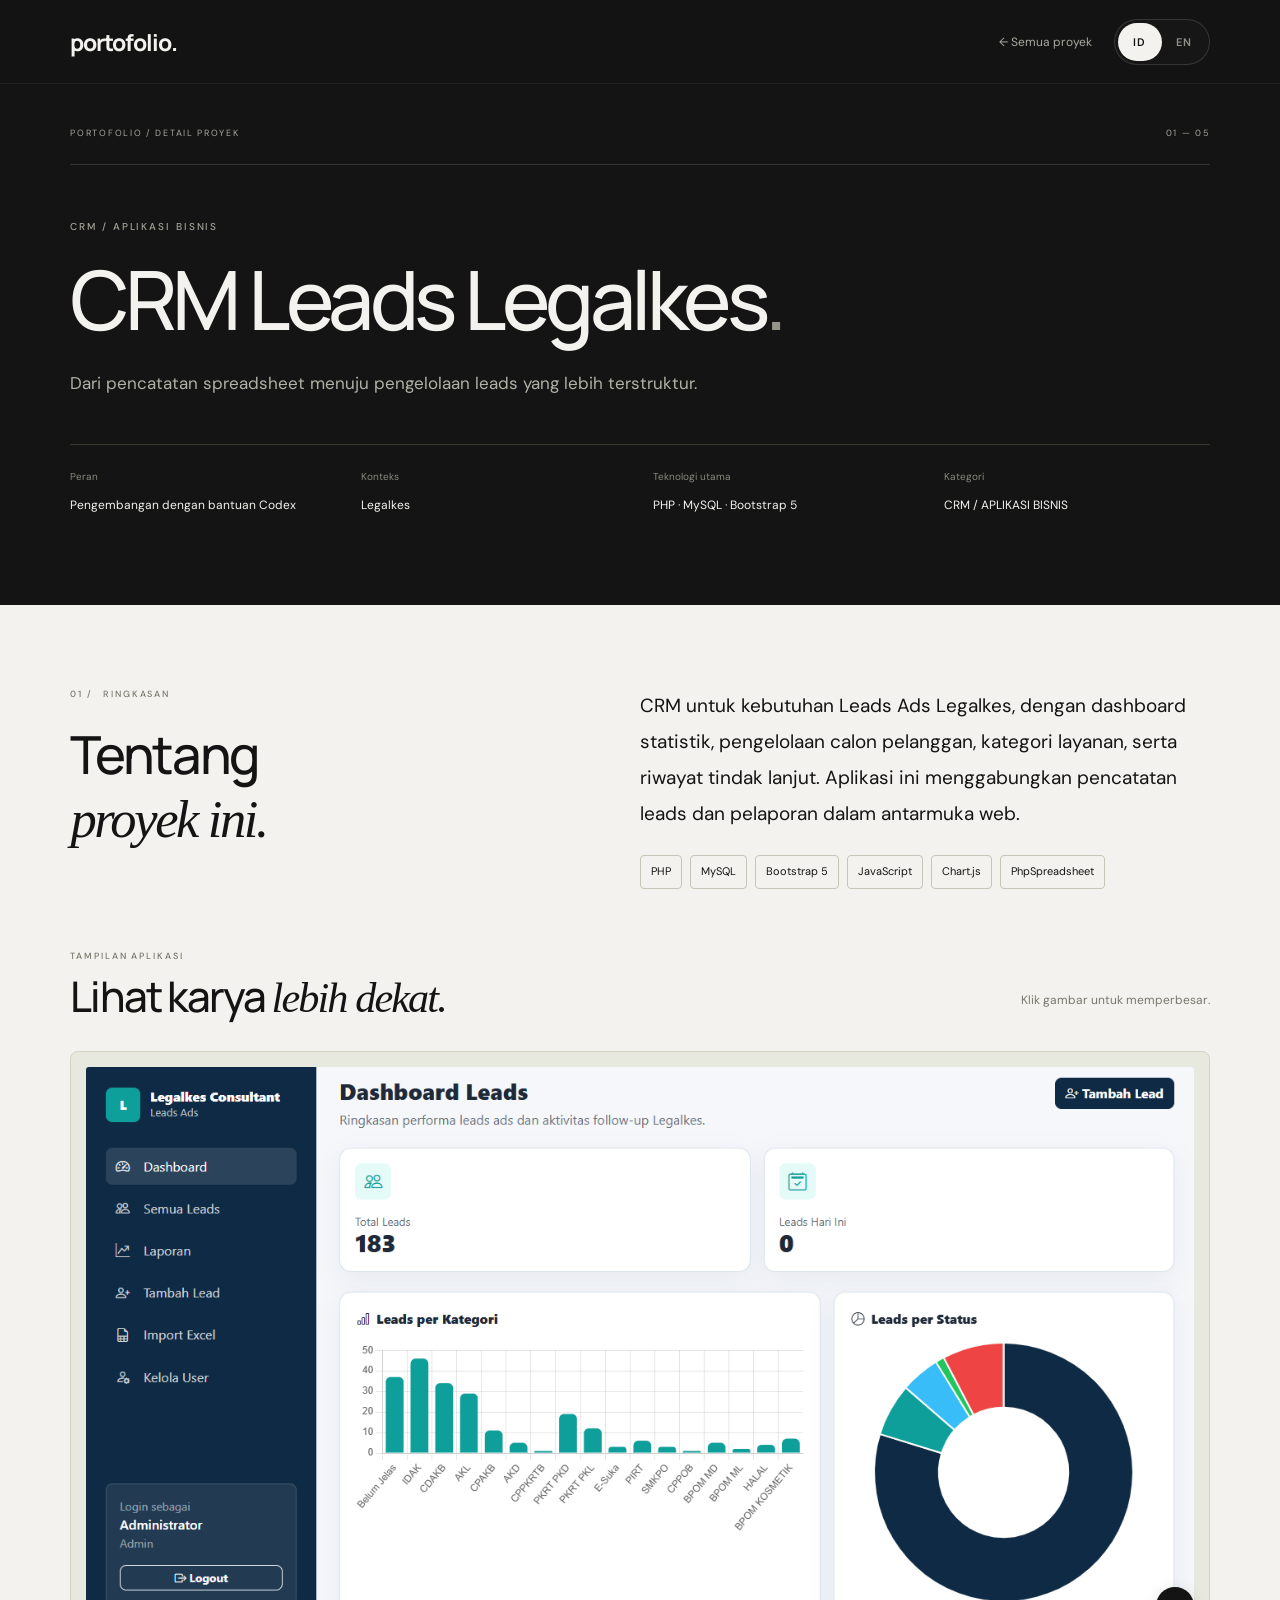
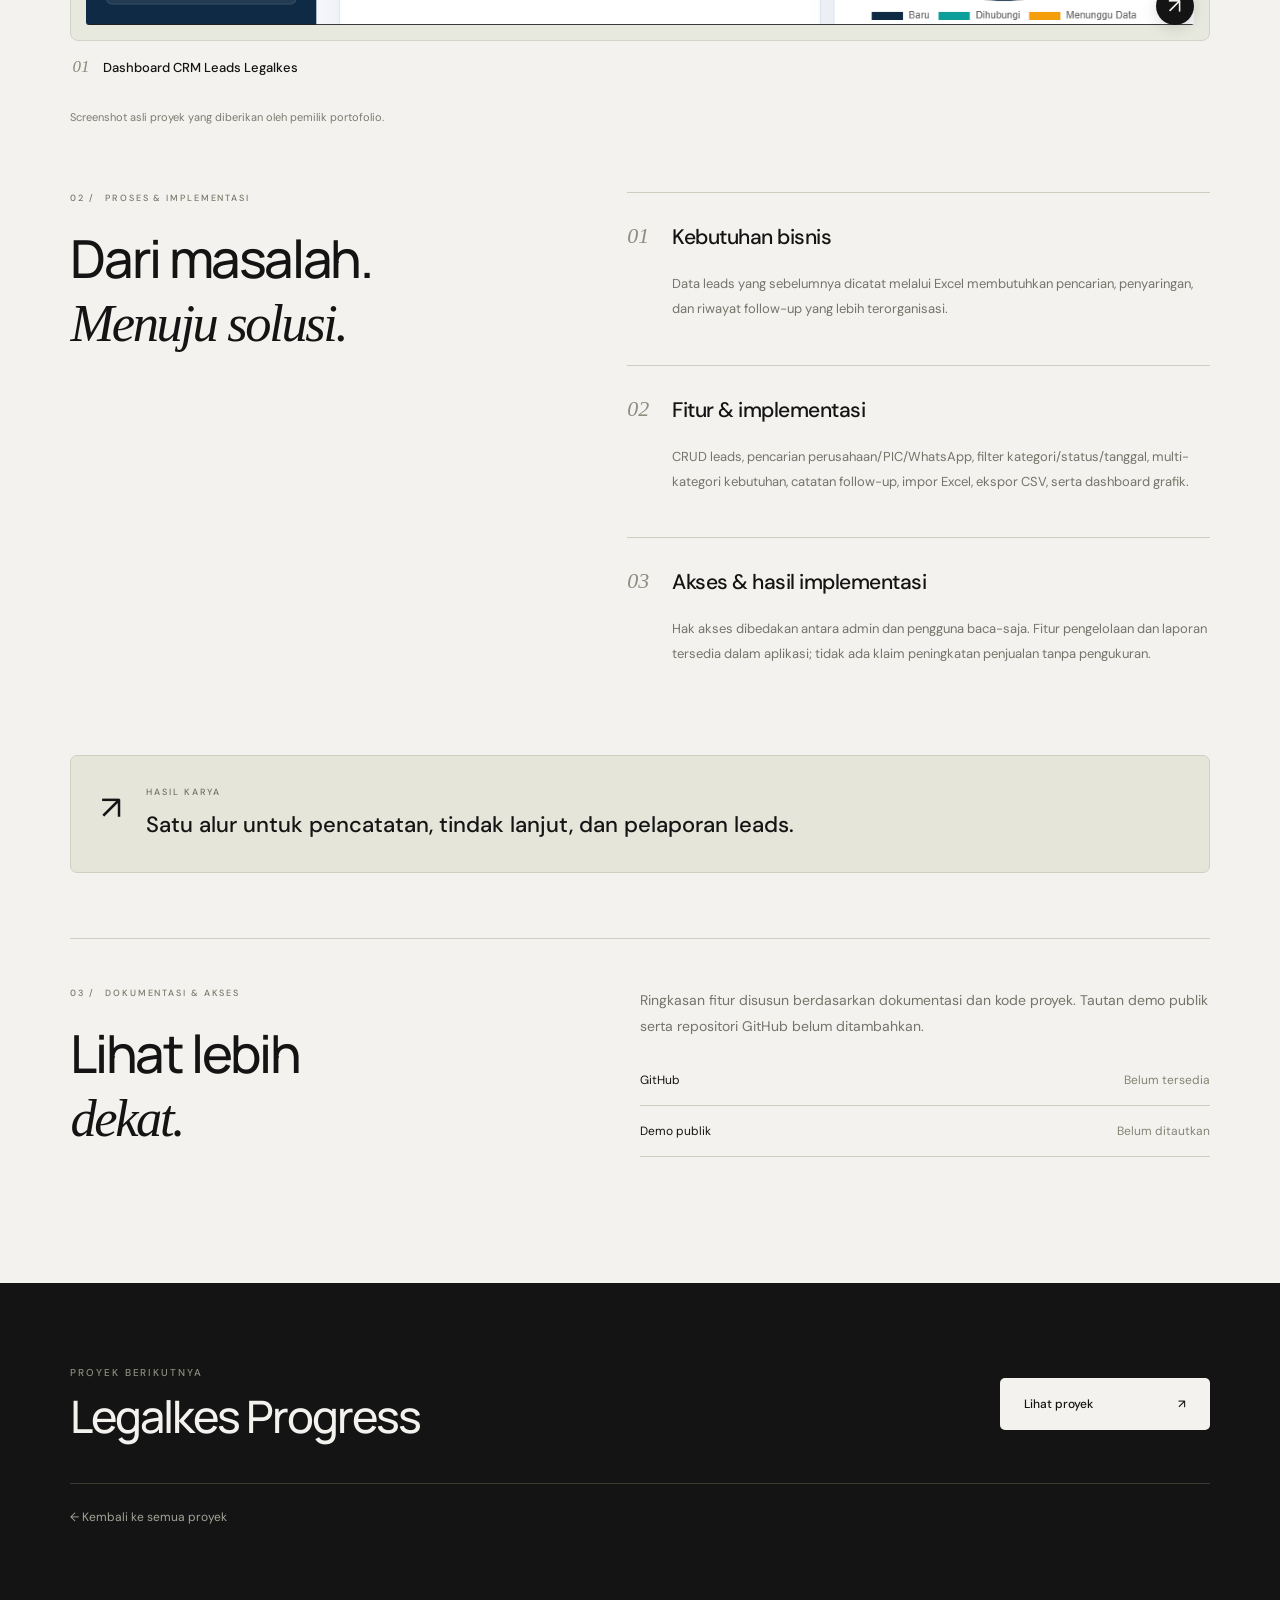
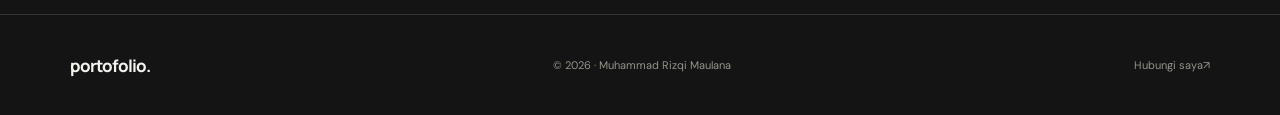
==== crm-leads-legalkes.html @ 9105adaa "Upload File" ====
<!doctype html><html lang="id"><head><meta charset="utf-8"><meta name="viewport" content="width=device-width,initial-scale=1"><meta name="theme-color" content="#141414"><title data-i18n="title0">CRM Leads Legalkes — Muhammad Rizqi Maulana</title><link rel="icon" href="favicon.svg" type="image/svg+xml"><link rel="stylesheet" href="style.css"><link rel="stylesheet" href="project.css"><link rel="stylesheet" href="polish.css?v=2"><link rel="stylesheet" href="portfolio-content.css?v=1"><script src="project-translations.js" defer></script><script src="project.js" defer></script><script src="motion.js?v=1" defer></script><link rel="stylesheet" href="gallery.css?v=1"><script src="gallery.js?v=1" defer></script></head><body><div class="reading-progress" aria-hidden="true"></div><a class="skip" href="#utama"><span data-i18n="work36">Lewati ke konten</span></a><header class="header"><a class="brand" href="index.html"><span data-i18n="work37">portofolio.</span></a><div class="header-tools"><a class="project-back" href="index.html#karya">← <span data-i18n="work38">Semua proyek</span></a><div class="language-switch" role="group" data-language-label aria-label="Pilih bahasa"><button data-lang="id" aria-pressed="true" lang="id">ID</button><span aria-hidden="true">/</span><button data-lang="en" aria-pressed="false" lang="en">EN</button></div></div></header>
<main id="utama"><section class="case-hero section"><div class="section-label"><span><span data-i18n="work39">PORTOFOLIO / DETAIL PROYEK</span></span><span>01 — 05</span></div><p class="eyebrow case-category"><span data-i18n="work40">CRM / APLIKASI BISNIS</span></p><h1><span data-i18n="work41">CRM Leads Legalkes</span><span class="period">.</span></h1><p class="case-intro"><span data-i18n="work42">Dari pencatatan spreadsheet menuju pengelolaan leads yang lebih terstruktur.</span></p><dl class="case-facts"><div><dt><span data-i18n="work43">Peran</span></dt><dd><span data-i18n="work44">Pengembangan dengan bantuan Codex</span></dd></div><div><dt><span data-i18n="work45">Konteks</span></dt><dd>Legalkes</dd></div><div><dt><span data-i18n="work46">Teknologi utama</span></dt><dd>PHP · MySQL · Bootstrap 5</dd></div><div><dt><span data-i18n="work47">Kategori</span></dt><dd><span data-i18n="work48">CRM / APLIKASI BISNIS</span></dd></div></dl></section>
<section class="case-body section light-section"><div class="case-overview"><div><p class="eyebrow">01 / <span data-i18n="work49">RINGKASAN</span></p><h2><span data-i18n="work50">Tentang<br><em>proyek ini.</em></span></h2></div><div><p class="large-copy"><span data-i18n="work51">CRM untuk kebutuhan Leads Ads Legalkes, dengan dashboard statistik, pengelolaan calon pelanggan, kategori layanan, serta riwayat tindak lanjut. Aplikasi ini menggabungkan pencatatan leads dan pelaporan dalam antarmuka web.</span></p><div class="case-tech"><span>PHP</span><span>MySQL</span><span>Bootstrap 5</span><span>JavaScript</span><span>Chart.js</span><span>PhpSpreadsheet</span></div></div></div><section class="project-gallery" aria-labelledby="gallery-title"><div class="gallery-heading"><div><p class="eyebrow"><span data-i18n="gallery0">TAMPILAN APLIKASI</span></p><h2 id="gallery-title"><span data-i18n="gallery1">Lihat karya <em>lebih dekat.</em></span></h2></div><p><span data-i18n="gallery2">Klik gambar untuk memperbesar.</span></p></div><div class="gallery-grid"><figure class="gallery-figure"><button class="gallery-trigger" type="button" aria-haspopup="dialog" aria-label="Perbesar: Dashboard CRM Leads Legalkes" data-gallery-index="0" data-title-id="Dashboard CRM Leads Legalkes" data-title-en="CRM Leads Legalkes dashboard"><img src="assets/projects/crm-dashboard.png" width="1347" height="678" alt="Dashboard CRM Leads Legalkes" data-alt-id="Dashboard CRM Leads Legalkes" data-alt-en="CRM Leads Legalkes dashboard" loading="lazy" decoding="async"><span class="image-expand" aria-hidden="true">↗</span></button><figcaption><span class="gallery-number">01</span><div><strong><span data-i18n="gallery3">Dashboard CRM Leads Legalkes</span></strong></div></figcaption></figure></div><p class="gallery-source"><span data-i18n="gallery4">Screenshot asli proyek yang diberikan oleh pemilik portofolio.</span></p></section><div class="case-narrative"><aside><p class="eyebrow">02 / <span data-i18n="work57">PROSES & IMPLEMENTASI</span></p><h2><span data-i18n="work58">Dari masalah.<br><em>Menuju solusi.</em></span></h2></aside><div><article class="case-step"><span class="case-step-number">01</span><div><h3><span data-i18n="work59">Kebutuhan bisnis</span></h3><p><span data-i18n="work60">Data leads yang sebelumnya dicatat melalui Excel membutuhkan pencarian, penyaringan, dan riwayat follow-up yang lebih terorganisasi.</span></p></div></article><article class="case-step"><span class="case-step-number">02</span><div><h3><span data-i18n="work61">Fitur & implementasi</span></h3><p><span data-i18n="work62">CRUD leads, pencarian perusahaan/PIC/WhatsApp, filter kategori/status/tanggal, multi-kategori kebutuhan, catatan follow-up, impor Excel, ekspor CSV, serta dashboard grafik.</span></p></div></article><article class="case-step"><span class="case-step-number">03</span><div><h3><span data-i18n="work63">Akses & hasil implementasi</span></h3><p><span data-i18n="work64">Hak akses dibedakan antara admin dan pengguna baca-saja. Fitur pengelolaan dan laporan tersedia dalam aplikasi; tidak ada klaim peningkatan penjualan tanpa pengukuran.</span></p></div></article></div></div><div class="case-outcome"><span aria-hidden="true">↗</span><div><p class="eyebrow"><span data-i18n="work65">HASIL KARYA</span></p><h3><span data-i18n="work66">Satu alur untuk pencatatan, tindak lanjut, dan pelaporan leads.</span></h3></div></div>
<div class="case-evidence"><div><p class="eyebrow">03 / <span data-i18n="work67">DOKUMENTASI & AKSES</span></p><h2><span data-i18n="work68">Lihat lebih<br><em>dekat.</em></span></h2></div><div><p><span data-i18n="work69">Ringkasan fitur disusun berdasarkan dokumentasi dan kode proyek. Tautan demo publik serta repositori GitHub belum ditambahkan.</span></p><dl class="evidence-links"><div><dt>GitHub</dt><dd><span data-i18n="work70">Belum tersedia</span></dd></div><div><dt><span data-i18n="work71">Demo publik</span></dt><dd><span data-i18n="work72">Belum ditautkan</span></dd></div></dl></div></div></section>
<section class="case-next section"><div><p class="eyebrow"><span data-i18n="work73">PROYEK BERIKUTNYA</span></p><h2><span data-i18n="work74">Legalkes Progress</span></h2></div><a class="button light" href="legalkes-progress.html"><span data-i18n="work75">Lihat proyek</span> ↗</a><a class="case-all" href="index.html#karya">← <span data-i18n="work76">Kembali ke semua proyek</span></a></section></main><footer><a class="brand" href="index.html"><span data-i18n="work77">portofolio.</span></a><span>© <span id="year">2026</span> · Muhammad Rizqi Maulana</span><a href="index.html#kontak"><span data-i18n="work78">Hubungi saya</span> ↗</a></footer><div id="language-announcement" class="sr-only" role="status" aria-live="polite"></div><a class="back-top" href="#" aria-label="Kembali ke atas" tabindex="-1">↑</a><dialog id="image-viewer" class="image-viewer" aria-labelledby="viewer-title"><div class="viewer-toolbar"><h2 id="viewer-title"></h2><button type="button" class="viewer-close" aria-label="Tutup gambar">×</button></div><div class="viewer-stage"><img id="viewer-image" alt=""></div><div class="viewer-controls"><button type="button" class="viewer-prev" aria-label="Gambar sebelumnya">←</button><span id="viewer-counter" aria-live="polite"></span><button type="button" class="viewer-zoom" aria-label="Aktifkan atau matikan zoom 2×" aria-pressed="false">1×</button><button type="button" class="viewer-next" aria-label="Gambar berikutnya">→</button></div></dialog></body></html>
---- style.css ----
@import url('https://fonts.googleapis.com/css2?family=DM+Sans:wght@400;450;500;600;700&family=Manrope:wght@400;500;600;650;700;750;800&display=swap');
:root{--ink:#141414;--paper:#f3f2ee;--muted:#a1a19c;--line:#343434;--serif:Georgia,'Times New Roman',serif;--sans:'DM Sans',Arial,sans-serif}*{box-sizing:border-box}html{scroll-behavior:smooth;scroll-padding-top:30px}body{margin:0;background:var(--ink);color:var(--paper);font-family:var(--sans);font-size:15px;-webkit-font-smoothing:antialiased}a{color:inherit;text-decoration:none}button{font:inherit}button,a{-webkit-tap-highlight-color:transparent}button:focus-visible,a:focus-visible{outline:2px solid #96968d;outline-offset:7px}button{cursor:pointer}::selection{background:#a9a99d;color:#111}.skip{position:fixed;top:-80px;left:20px;background:var(--paper);color:var(--ink);padding:15px;z-index:50}.skip:focus{top:10px}.header{height:100px;display:flex;align-items:center;justify-content:space-between;padding:0 5.5%;border-bottom:1px solid var(--line)}.brand{font-family:Manrope,var(--sans);font-weight:750;font-size:23px;display:flex;gap:11px;align-items:center;letter-spacing:-1px}.brand-dot{margin-left:-11px}.mini-yin{display:inline-block;flex-shrink:0;width:26px;height:26px;background:url('favicon.svg') center/contain no-repeat}.header nav{display:flex;gap:36px;font-size:13px;color:#b9b9b3}.header nav a:hover{color:white}.header-contact{font-size:13px;border-bottom:1px solid #888;padding:9px 0;display:flex;gap:28px}.header-contact span{font-size:20px}.hero{display:grid;grid-template-columns:1.08fr 1fr;min-height:670px}.hero-copy{padding:64px 10.2% 26px}.eyebrow{font-size:10px;letter-spacing:1.9px;font-weight:500;display:flex;align-items:center;gap:10px}.status-dot{height:6px;width:6px;border-radius:50%;background:#dbdbce;box-shadow:0 0 0 4px #ffffff0b}h1,h2,h3,p{margin-top:0}h1{font-family:Manrope,var(--sans);font-size:clamp(48px,5.4vw,82px);letter-spacing:-4.5px;line-height:1.09;font-weight:500;margin:33px 0 24px}.serif,h2 em{font-family:var(--serif);font-weight:400;font-style:italic;letter-spacing:-3px}.period{color:#94948b}.intro{color:#aaa9a4;font-size:13px;line-height:1.9;margin-bottom:29px}.button{display:inline-flex;align-items:center;justify-content:space-between;gap:44px;border:1px solid transparent;padding:17px 23px;font-size:12px;font-weight:500;transition:transform .2s,background .2s}.button:hover{transform:translateY(-3px);background:#d8d7d0}.button span{font-size:20px;line-height:15px}.light{color:var(--ink);background:var(--paper)}.dark{background:var(--ink);color:var(--paper)}.dark:hover{background:#383838}.hero-caption{margin-top:57px;border-top:1px solid var(--line);padding-top:21px;display:flex;justify-content:space-between;font-size:8px;letter-spacing:1.4px;color:#878781}.hero-art{background:var(--paper);color:var(--ink);position:relative;overflow:hidden;padding:34px 38px;display:flex;flex-direction:column;justify-content:space-between;background-image:radial-gradient(#18181809 .7px,transparent .7px);background-size:5px 5px}.art-top,.art-bottom{display:flex;justify-content:space-between;align-items:center;font-size:9px;letter-spacing:1.6px;line-height:1.7;z-index:1}.art-top span:last-child{font-size:18px}.art-bottom>a{width:43px;height:43px;border:1px solid #bebeb5;border-radius:50%;display:grid;place-items:center;font-size:23px}.orbital-art{width:100%;aspect-ratio:1;position:relative;display:grid;place-items:center;max-width:520px;margin:5px auto}.orbit{position:absolute;border:1px solid #18181823;border-radius:50%;width:94%;height:94%}.orbit-two{width:78%;height:78%;border-style:dashed;opacity:.65}.yin{width:64%;height:64%;border-radius:50%;position:relative;background:linear-gradient(90deg,var(--ink) 50%,#f8f7f3 50%);box-shadow:16px 24px 30px #0000001a,0 0 0 1px #1414140c;transform:rotate(-32deg);animation:balance 22s ease-in-out infinite}.yin-white,.yin-black{position:absolute;left:25%;width:50%;height:50%;border-radius:50%;display:grid;place-items:center}.yin-white{top:0;background:#f8f7f3}.yin-black{bottom:0;background:var(--ink)}.yin-white:after,.yin-black:after{content:'';width:23%;height:23%;border-radius:50%;background:var(--ink)}.yin-black:after{background:#f8f7f3}.orbit-label{position:absolute;font-size:8px;letter-spacing:2px;background:var(--paper);padding:8px 14px;z-index:1}.label-top{top:1%;left:39%;transform:rotate(10deg)}.label-bottom{bottom:2%;left:32%;transform:rotate(10deg)}.axis-dot{position:absolute;width:7px;height:7px;background:var(--ink);border-radius:50%}.dot-one{left:5%;top:34%}.dot-two{right:6%;bottom:31%;width:5px;height:5px}.manifesto-strip{display:flex;justify-content:space-between;gap:25px;align-items:center;border-bottom:1px solid #d1d0c8;background:var(--paper);color:#52524c;padding:25px 5.5%;font-size:9px;letter-spacing:1.8px;overflow:hidden;white-space:nowrap}.manifesto-strip i{font-size:20px;font-style:normal}.section{padding:70px 5.5% 90px;scroll-margin-top:0}.light-section{background:var(--paper);color:var(--ink)}.section-label{display:flex;justify-content:space-between;font-size:9px;letter-spacing:1.7px;border-bottom:1px solid var(--line);padding-bottom:23px;color:#a7a7a0}.light-section .section-label{border-color:#d0d0c8;color:#63635b}h2{font-family:Manrope,var(--sans);font-size:clamp(35px,4vw,58px);font-weight:500;letter-spacing:-2.7px;line-height:1.2}h2 em{letter-spacing:-2px}.about-grid,.journey-grid{display:grid;grid-template-columns:1fr 1fr;gap:9%;margin-top:62px}.about-copy{padding-right:7%;font-size:13px;line-height:1.9;color:#74746c}.about-copy .large-copy{font-size:21px;color:var(--ink);line-height:1.65;margin-bottom:22px}.education-badge{display:flex;gap:16px;align-items:center;margin-top:28px;padding-top:23px;border-top:1px solid #d4d3cd}.badge-symbol{font-size:28px;color:var(--ink)}.education-badge strong{display:block;font-size:12px;color:var(--ink);font-weight:500}.education-badge span{font-size:11px}.education-badge .badge-symbol{font-size:28px}.principles{display:grid;grid-template-columns:repeat(3,1fr);gap:40px;margin-top:70px}.principles article{border-top:1px solid #c9c9c0;padding-top:20px}.principles article>span{font-size:9px;letter-spacing:1.5px;color:#7a7a71}.principles h3{font-size:17px;font-weight:500;margin:20px 0 9px;letter-spacing:-.4px}.principles p{font-size:12px;color:#74746c;line-height:1.8;margin:0}.section-heading{display:flex;align-items:end;justify-content:space-between;gap:30px;margin:54px 0 42px}.section-heading h2{margin:0}.section-heading>p{font-size:12px;line-height:1.9;color:#999992;margin-bottom:5px}.project-grid{display:grid;grid-template-columns:repeat(3,minmax(0,1fr));gap:26px}.project{background:none;border:0;color:inherit;text-align:left;padding:0;min-width:0}.project-visual{height:300px;position:relative;overflow:hidden;display:grid;place-items:center;transition:filter .3s}.project:hover .project-visual{filter:brightness(1.12)}.project:hover .project-meta>span:last-child{transform:translate(3px,-3px)}.project-meta{display:flex;justify-content:space-between;align-items:center;font-size:8px;letter-spacing:1.3px;color:#999992;margin:22px 0 10px}.project-meta>span:last-child{color:var(--paper);font-size:23px;transition:transform .2s}.project h3{font-size:21px;font-weight:400;letter-spacing:-.6px;margin-bottom:8px}.project>p{font-size:12px;color:#94948d;line-height:1.8}.visual-web{background:#d9d8d2}.browser-mock{width:83%;height:195px;background:#f8f7f3;color:#171717;box-shadow:0 18px 30px #0002;transform:rotate(-7deg);transition:transform .4s}.project:hover .browser-mock{transform:rotate(-3deg) translateY(-5px)}.mock-bar{height:22px;border-bottom:1px solid #dddcd5;display:flex;justify-content:space-between;align-items:center;padding:0 10px;font-size:6px}.mock-layout{padding:20px;position:relative;overflow:hidden;height:173px}.mock-overline{font-size:5px;letter-spacing:1.5px;display:block;margin-bottom:14px}.mock-layout strong{display:block;font-family:Manrope,var(--sans);font-size:23px;font-weight:500;line-height:1.15;letter-spacing:-1px;position:relative;z-index:1}.mock-layout em{font-family:var(--serif);font-weight:400}.mock-button{display:inline-block;padding:7px 10px;background:var(--ink);color:white;font-size:5px;margin-top:15px}.mock-sphere{position:absolute;width:113px;height:113px;background:radial-gradient(circle at 28% 28%,#a3a39a,#242424 65%,#080808);border-radius:50%;right:-15px;bottom:17px;box-shadow:0 10px 20px #0003}.preview-label{position:absolute;bottom:13px;left:16px;font-size:7px;letter-spacing:1.5px;color:#585851}.visual-dashboard{background:#343632}.dashboard-mock{display:flex;width:85%;height:199px;border:1px solid #575952;background:#20221f;transform:perspective(700px) rotateY(-10deg) rotateZ(6deg);box-shadow:0 20px 30px #0003;transition:transform .4s}.project:hover .dashboard-mock{transform:perspective(700px) rotateY(0) rotateZ(2deg)}.dashboard-mock aside{width:34px;border-right:1px solid #42453e;text-align:center;font-size:18px;padding:9px 0;font-family:var(--serif);font-style:italic}.dashboard-mock aside span{display:block;font-size:11px;margin-top:20px;color:#878c7f}.dashboard-main{padding:16px;flex:1;min-width:0}.dash-title{font-size:10px;display:flex;justify-content:space-between}.dash-title span{color:#999}.dash-stats{display:flex;gap:30px;margin:17px 0 12px}.dash-stats small{display:block;font-size:5px;color:#999e91;margin-bottom:4px}.dash-stats b{font-size:22px;font-weight:400}.dash-stats b small{display:inline;font-size:11px}.bars{height:45px;display:flex;align-items:end;gap:7px;border-bottom:1px solid #73796b}.bars i{background:#c9cebd;width:10%;height:45%}.bars i:nth-child(2n){height:65%}.bars i:nth-child(3n){height:53%}.bars i:nth-child(4n){height:85%}.bars i:last-child{height:100%}.dash-footer{font-size:5px;letter-spacing:1px;display:flex;justify-content:space-between;margin-top:9px}.visual-dashboard .preview-label{color:#a8ac9f}.visual-mobile{background:#dfded8}.mobile-background-word{position:absolute;font-family:var(--serif);font-style:italic;font-size:120px;letter-spacing:-8px;color:#c5c4bd;transform:rotate(-90deg);left:-10px}.phone-mock{background:#f6f5ef;width:131px;height:251px;border:5px solid #242622;border-radius:23px;transform:rotate(10deg) translateY(17px);padding:29px 12px 10px;color:#242622;box-shadow:12px 12px 22px #0003;position:relative;transition:transform .4s}.project:hover .phone-mock{transform:rotate(5deg) translateY(8px)}.phone-notch{width:40px;height:9px;position:absolute;top:5px;left:41px;background:#242622;border-radius:10px}.phone-date{font-size:4px;letter-spacing:.8px}.phone-mock strong{display:block;font-size:26px;font-weight:400;letter-spacing:-1px;margin-top:13px;line-height:1.05}.phone-mock em{font-family:var(--serif)}.phone-orbit{height:72px;width:72px;border:1px solid #c8c8bf;border-radius:50%;margin:14px auto;display:grid;place-items:center}.phone-orbit span{width:48px;height:48px;border-radius:50%;background:linear-gradient(130deg,#e6e5dc,#808476);box-shadow:3px 3px 8px #0001}.phone-bottom{font-size:5px;display:flex;align-items:center;justify-content:space-between}.phone-bottom b{font-size:13px;font-weight:400}.work-note{font-size:10px;color:#8b8b83;margin:32px 0 0;line-height:1.8}.journey{padding-bottom:85px}.timeline{border-left:1px solid #c8c8bf;margin-left:8px}.timeline article{position:relative;padding:0 0 44px 30px}.timeline article:last-child{padding-bottom:0}.timeline-dot{position:absolute;left:-5px;top:4px;width:9px;height:9px;border-radius:50%;background:var(--ink)}.timeline-dot.hollow{background:var(--paper);border:1px solid #7a7a71}.timeline .eyebrow{font-size:8px;color:#78786f;margin-bottom:16px}.timeline h3{font-size:23px;font-weight:500;letter-spacing:-.7px;margin-bottom:9px}.timeline p:not(.eyebrow){font-size:12px;color:#77776e;line-height:1.9;max-width:350px}.timeline .university{color:#25251f!important;font-size:14px!important;margin-bottom:12px}.pill{font-size:8px;border:1px solid #c9c9c0;border-radius:20px;padding:6px 12px;display:inline-block}.contact{padding-bottom:74px}.contact-center{text-align:center;padding-top:50px}.contact-yin{width:41px;height:41px;margin-bottom:25px}.contact h2{font-size:clamp(34px,4.6vw,67px);margin-bottom:22px}.contact-center>p{font-size:12px;color:#aaa99f;line-height:1.9;margin-bottom:27px}.contact-center .contact-note{font-size:10px;color:#77776f;margin:15px 0 0}footer{border-top:1px solid var(--line);padding:27px 5.5%;display:flex;align-items:center;justify-content:space-between;gap:25px}footer .brand{font-size:17px}footer .mini-yin{width:20px;height:20px}footer>span,footer>a:last-child{font-size:9px;color:#94948b}dialog{width:min(540px,calc(100% - 36px));max-height:85vh;border:none;background:var(--paper);color:var(--ink);padding:48px;overflow:auto}dialog::backdrop{background:#000b;backdrop-filter:blur(7px)}.dialog-close{position:absolute;right:15px;top:10px;border:0;background:none;font-size:30px;color:var(--ink)}dialog h2{font-size:36px;margin:25px 0 18px}dialog>p:not(.eyebrow){font-size:14px;line-height:1.8;color:#68685f}#dialog-tags{display:flex;flex-wrap:wrap;gap:7px;margin:24px 0}#dialog-tags span{border:1px solid #c9c9c0;padding:7px 10px;font-size:10px}.dialog-note{font-size:11px!important}dialog .button{margin-top:12px}.reveal{opacity:1}.js-motion .reveal{opacity:0;transform:translateY(22px);transition:opacity .65s,transform .65s}.js-motion .reveal.visible{opacity:1;transform:none}@keyframes balance{0%,100%{transform:rotate(-32deg)}50%{transform:rotate(8deg)}}@media(min-width:1600px){body{max-width:1800px;margin:auto}.hero-copy{padding-top:85px}.hero{min-height:760px}}@media(max-width:1050px){.hero{min-height:610px}.hero-copy{padding-top:50px}h1{font-size:58px;letter-spacing:-3px}.hero-art{padding:30px 22px}.hero-caption{font-size:7px;gap:12px}.hero-copy{padding-left:8%;padding-right:8%}.project-visual{height:255px}.project-grid{gap:18px}.mock-sphere{right:-40px}.mock-layout{padding:17px 12px}.mock-layout strong{font-size:20px}.dashboard-main{padding:13px 9px}.dash-stats{gap:18px}.section-label{font-size:8px}.section-label span:last-child{letter-spacing:1px}}@media(max-width:760px){.header{height:78px;padding:0 6%}.brand{font-size:20px}.header nav{gap:17px;font-size:11px}.header-contact{display:none}.hero{grid-template-columns:1fr}.hero-copy{padding:44px 7% 25px}h1{font-size:clamp(50px,10.2vw,77px);margin-top:28px}.intro{font-size:13px}.hero-caption{margin-top:40px;font-size:8px}.hero-art{min-height:450px;padding:24px 7%}.orbital-art{width:340px;max-width:95%;margin:-3px auto}.art-top,.art-bottom{font-size:8px}.manifesto-strip{justify-content:flex-start;padding:20px 7%;font-size:8px;gap:25px}.manifesto-strip span{flex-shrink:0}.section{padding:47px 7% 57px}.section-label span:last-child{display:none}.about-grid,.journey-grid{grid-template-columns:1fr;gap:20px;margin-top:38px}h2{font-size:41px;letter-spacing:-2px}h2 em{letter-spacing:-1.7px}.about-copy{padding:0}.about-copy .large-copy{font-size:19px}.principles{gap:25px;grid-template-columns:1fr;margin-top:38px}.principles h3{margin-top:13px}.section-heading{display:block;margin:35px 0 30px}.section-heading>p{margin-top:20px}.project-grid{grid-template-columns:1fr;gap:34px}.project-visual{height:330px}.browser-mock{width:80%;max-width:320px;height:220px}.mock-layout{height:198px;padding:25px}.mock-layout strong{font-size:30px}.mock-sphere{right:-12px;width:135px;height:135px}.mock-bar{height:25px}.dashboard-mock{width:80%;max-width:320px;height:220px}.dashboard-main{padding:20px}.dash-stats{gap:40px}.bars{height:54px}.phone-mock{transform:rotate(10deg) translateY(12px) scale(1.08)}.mobile-background-word{left:10%;font-size:140px}.project-meta{margin-top:15px}.project h3{font-size:23px}.project>p{margin-bottom:0}.work-note{margin-top:28px}.timeline{margin-top:10px}.contact-center{padding-top:35px}.contact h2{font-size:38px}footer{flex-wrap:wrap;padding:25px 7%;gap:20px}footer>span{order:3;width:100%}footer>a:last-child{margin-left:auto}dialog{padding:38px 25px}.desktop-break{display:none}}@media(prefers-reduced-motion:reduce){html{scroll-behavior:auto}*,*:before,*:after{animation:none!important;transition:none!important}.js-motion .reveal{opacity:1;transform:none}}
/* CV portfolio: recruiter-focused layout and bilingual controls. */
.header-tools{display:flex;align-items:center;gap:28px}.language-switch{display:flex;gap:7px;align-items:center;font-size:11px;color:#777}.language-switch button{border:0;background:none;color:#92928b;padding:9px 7px;font-size:11px;min-width:34px;min-height:36px}.language-switch button[aria-pressed=true]{background:var(--paper);color:var(--ink)}.header nav{gap:24px}.hero-greeting{font-size:19px;color:#b3b3ab;margin:34px 0 5px}.cv-hero h1{font-size:clamp(76px,8vw,118px);line-height:.98;letter-spacing:-6px;margin:0 0 29px}.cv-hero h1 .serif{letter-spacing:-6px}.cv-hero .hero-copy{padding-top:45px}.cv-hero .eyebrow{font-size:8px;letter-spacing:1.6px}.role-line{display:flex;align-items:center;gap:12px;font-size:15px;margin-bottom:17px}.role-rule{width:25px;height:1px;background:#9b9b91}.hero-actions{display:flex;gap:12px;flex-wrap:wrap}.hero-actions .button{gap:22px}.outline{background:transparent;border-color:#57574f;color:var(--paper)}.outline:hover{color:var(--ink)}.hero-caption{gap:15px;font-size:7px;margin-top:40px;line-height:1.6}.cv-art{padding:32px 35px}.portrait-composition{position:relative;width:82%;max-width:350px;margin:37px auto 43px}.portrait-frame{position:relative;aspect-ratio:4/4.7;border:1px solid #c2c2b8;background:linear-gradient(135deg,#e5e4dd,#d2d1c9);overflow:visible;display:flex;align-items:center;justify-content:center}.portrait-frame:before{content:'';position:absolute;inset:14px;border:1px solid #bdbdb240}.portrait-index{position:absolute;top:27px;left:27px;font-size:7px;letter-spacing:1.5px}.portrait-monogram{font-family:var(--serif);font-size:140px;color:#a4a499;letter-spacing:-30px;line-height:1;transform:translate(-7px,-10px)}.portrait-monogram>span{font-style:italic;position:relative;top:36px;color:#575a51}.portrait-line{position:absolute;left:50%;top:15%;height:70%;width:1px;background:#f4f3eb88;transform:rotate(35deg)}.portrait-placeholder{position:absolute;bottom:44px;left:27px;font-size:7px;letter-spacing:2px}.portrait-yin{position:absolute;right:-42px;top:35px;width:108px;height:108px}.portrait-yin .yin{width:100%;height:100%;box-shadow:8px 12px 20px #0002}.degree-float{position:absolute;bottom:-23px;left:-26px;width:calc(100% + 20px);background:#faf9f5;border:1px solid #dddcd2;padding:19px 20px;display:flex;align-items:center;gap:20px;box-shadow:0 12px 25px #00000009}.degree-float>span{font-size:27px}.degree-float strong{font-size:12px;font-weight:500;display:block}.degree-float small{display:block;font-size:9px;color:#77776c;margin-top:5px}.editorial-note{font-size:13px;line-height:1.9;color:#76766e;margin-top:28px}.placeholder-copy{border-left:2px solid #c5c5b9;padding-left:16px;font-size:12px}.profile-facts{margin:24px 0 0}.profile-facts>div{display:flex;justify-content:space-between;gap:20px;padding:12px 0;border-bottom:1px solid #d4d4ca;font-size:11px}.profile-facts dt{color:#818178}.profile-facts dd{margin:0;color:var(--ink);text-align:right}.profile-facts .pending{color:#8c8c80}.skills{padding-top:0}.skills .section-heading>p{color:#74746c}.skill-grid{display:grid;grid-template-columns:repeat(3,minmax(0,1fr));gap:20px}.skill-card{border:1px solid #cecec3;padding:28px}.skill-top{display:flex;align-items:center;justify-content:space-between;margin-bottom:35px;color:#77776e;font-size:9px}.skill-top b{font-size:27px;font-weight:400;color:#222}.skill-card h3{font-size:19px;font-weight:500;letter-spacing:-.5px}.skill-card p{font-size:12px;line-height:1.8;color:#77776e;min-height:45px}.pending-tag{font-size:9px;display:inline-block;padding:6px 10px;background:#e8e7e0;color:#79796f;margin-top:10px}.cv-project-0{background:#d9d8d0}.cv-project-1{background:#30322e}.cv-project-2{background:#e4e3dc}.project-placeholder-label{position:absolute;top:18px;left:18px;font-size:7px;letter-spacing:1.5px;color:#73736a}.cv-project-1 .project-placeholder-label,.cv-project-1 .preview-label{color:#b5b6ab}.abstract-project{display:grid;place-items:center;width:100%;height:100%}.abstract-book{background:#f6f5ee;color:#23241f;width:138px;height:183px;transform:rotate(-12deg);box-shadow:10px 14px 20px #0002;border-left:6px solid #b9b9ad;padding:22px 16px;display:flex;flex-direction:column;justify-content:space-between}.abstract-book>span{font-size:11px;line-height:1.6;letter-spacing:1.8px}.abstract-book>b{font-size:50px;font-weight:400}.abstract-window{width:76%;border:1px solid #676b5c;background:#22241f;transform:rotate(6deg);box-shadow:10px 14px 20px #0002;padding:12px 15px;color:#d9ddcc}.abstract-window>div{font-size:6px;border-bottom:1px solid #505447;padding-bottom:10px;letter-spacing:2px}.abstract-window strong{display:block;text-align:center;font-size:49px;font-weight:400;padding:23px 0 16px;font-family:monospace}.abstract-window>span{display:block;font-size:6px;letter-spacing:1.5px;margin-bottom:7px}.abstract-rings{width:210px;height:180px;position:relative;transform:rotate(-20deg)}.abstract-rings i{position:absolute;width:122px;height:122px;border:20px solid #292b25;border-radius:50%;left:5px;top:10px;box-shadow:8px 12px 12px #0001}.abstract-rings i:nth-child(2){left:85px;top:30px;border-color:#999d8c}.abstract-rings i:nth-child(3){left:45px;top:80px;border-color:#f4f3ed}.abstract-project>div{transition:transform .4s}.project:hover .abstract-project>div{transform:rotate(0) translateY(-4px)}.resume-strip{display:flex;justify-content:space-between;align-items:center;gap:40px;background:#242521;border-top:1px solid #44453d;border-bottom:1px solid #44453d;padding-top:52px;padding-bottom:52px}.resume-strip h2{font-size:38px;margin:15px 0 0}.resume-strip>div>p:not(.eyebrow){font-size:12px;line-height:1.9;color:#adada2}.contact-channels{display:flex;justify-content:center;gap:24px;flex-wrap:wrap;color:#89897f;font-size:9px;margin-top:30px}.sr-only{position:absolute;width:1px;height:1px;padding:0;margin:-1px;overflow:hidden;clip:rect(0,0,0,0);white-space:nowrap;border:0}.button>span[data-i18n]{font-size:12px;line-height:1.5}.art-top span[data-i18n]{font-size:9px}.degree-float>span[data-i18n]{font-size:12px}.brand>span[data-i18n]{letter-spacing:-1px}.project-meta>span:last-child{flex-shrink:0}
@media(max-width:1050px){.header-tools{gap:17px}.header nav{gap:16px}.header-contact{font-size:11px;gap:10px}.cv-hero .hero-copy{padding-right:6%;padding-left:8%}.hero-actions .button{padding:14px 17px;gap:12px}.hero-caption{font-size:6px}.portrait-composition{width:86%}.portrait-yin{width:85px;height:85px;right:-25px}.degree-float{left:-15px;width:calc(100% + 15px);padding:16px 13px;gap:11px}.degree-float strong{font-size:10px}.skill-card{padding:21px}.skill-card h3{font-size:17px}}
@media(max-width:760px){.header{height:auto;min-height:78px;flex-wrap:wrap;padding-top:18px;padding-bottom:13px;gap:15px}.header-tools{margin-left:auto}.header nav{order:3;width:100%;justify-content:space-between;border-top:1px solid #333;padding-top:13px;gap:10px}.language-switch button{min-height:34px}.cv-hero .hero-copy{padding:38px 7% 26px}.cv-hero h1{font-size:88px;letter-spacing:-5px}.cv-hero h1 .serif{letter-spacing:-5px}.hero-greeting{font-size:17px;margin-top:30px}.role-line{font-size:14px}.hero-caption{font-size:7px}.cv-art{min-height:520px;padding:25px 7%}.portrait-composition{width:70%;max-width:275px;margin:35px auto 40px}.portrait-monogram{font-size:120px}.portrait-yin{width:85px;height:85px;right:-31px}.portrait-placeholder{font-size:6px;letter-spacing:1.2px;left:23px}.degree-float strong{font-size:11px}.skill-grid{grid-template-columns:1fr}.skill-card{padding:25px}.skill-top{margin-bottom:22px}.skill-card h3{font-size:20px;margin-bottom:10px}.skill-card p{min-height:0}.skills{padding-top:0}.resume-strip{display:block}.resume-strip>div+div{margin-top:25px}.resume-strip h2{font-size:36px}.contact-channels{flex-direction:column;gap:12px}.profile-facts>div{font-size:10px}.contact h2{font-size:35px}.cv-hero .eyebrow{font-size:7px;letter-spacing:1.1px}.abstract-book{width:155px;height:205px}.abstract-window{max-width:285px}}
@media(max-width:370px){.hero-actions{gap:9px}.hero-actions .button{padding:13px 12px;gap:8px}.portrait-composition{width:78%}.hero-caption{font-size:6px}.role-line{font-size:12px}}


a.project{display:block}.cv-art .art-top>span:last-child{font-size:9px;letter-spacing:1.5px}
---- project.css ----
.project-back{font-size:12px;color:#aaa99f}.case-hero{padding-top:40px;padding-bottom:54px}.case-category{margin-top:55px;color:#a3a398}.case-hero h1{font-size:clamp(44px,6.5vw,88px);max-width:950px;margin:22px 0;letter-spacing:-4px}.case-intro{font-size:17px;line-height:1.9;color:#b1b1a7;max-width:720px}.case-preview-note{border-left:2px solid #74746b;padding:7px 15px;font-size:11px;line-height:1.8;color:#919189;margin-top:28px}.case-facts{display:grid;grid-template-columns:repeat(4,1fr);gap:25px;border-top:1px solid #393930;margin:45px 0 0;padding-top:25px}.case-facts dt{font-size:10px;color:#89897f;margin-bottom:12px}.case-facts dd{font-size:12px;margin:0;line-height:1.7}.case-overview,.case-narrative,.case-evidence{display:grid;grid-template-columns:1fr 1.25fr;gap:10%}.case-overview .eyebrow,.case-narrative .eyebrow,.case-evidence .eyebrow{color:#77776a;font-size:9px;margin-bottom:23px}.case-overview .large-copy{font-size:19px;line-height:1.9}.case-muted{color:#74746a;line-height:1.9;font-size:13px}.case-cover{min-height:370px;background:#dfded6;margin:40px 0 85px;display:grid;place-items:center;text-align:center;position:relative;overflow:hidden;border:1px solid #ccccc0}.case-cover-index{position:absolute;left:20px;top:-18px;color:#d0cfc5;font:290px Georgia,serif;letter-spacing:-25px}.case-cover>div{position:relative;padding:35px}.case-cover>div>span{font-size:44px;color:#777b6b}.case-cover h3{font-size:24px;font-weight:500;letter-spacing:-.6px;margin:20px 0 12px}.case-cover p{font-size:12px;line-height:1.8;color:#77776b}.case-cover-caption{position:absolute;bottom:20px;right:25px;font-size:8px;letter-spacing:1.5px;color:#77776b}.case-step{display:flex;gap:23px;border-top:1px solid #cecec0;padding:28px 0}.case-step-number{font:italic 22px Georgia,serif;color:#8d8d80}.case-step h3{font-size:21px;font-weight:500;letter-spacing:-.5px}.case-step p{font-size:13px;line-height:1.9;color:#74746a}.case-evidence{margin-top:65px;padding-top:48px;border-top:1px solid #cecec0}.case-evidence p:not(.eyebrow){font-size:14px;line-height:1.9;color:#74746a}.evidence-links>div{display:flex;gap:20px;justify-content:space-between;padding:17px 0;border-bottom:1px solid #cecec0;font-size:12px}.evidence-links dd{margin:0;color:#848475}.case-next{display:flex;flex-wrap:wrap;align-items:center;justify-content:space-between;gap:30px}.case-next h2{margin-bottom:0}.case-next .eyebrow{color:#8d8d80}.case-all{width:100%;font-size:12px;color:#a3a398;border-top:1px solid #393930;padding-top:25px;margin-top:10px}
@media(max-width:760px){.header{flex-wrap:nowrap;padding-top:0;padding-bottom:0}.header-tools{gap:14px}.project-back{font-size:10px}.case-hero h1{font-size:48px;letter-spacing:-2.5px}.case-category{margin-top:35px;font-size:8px}.case-intro{font-size:15px}.case-facts{grid-template-columns:1fr 1fr;gap:24px}.case-facts dd{font-size:10px}.case-overview,.case-narrative,.case-evidence{grid-template-columns:1fr;gap:20px}.case-overview .large-copy{font-size:17px}.case-cover{min-height:290px;margin:25px 0 50px}.case-cover h3{font-size:21px}.case-cover-caption{font-size:6px}.case-cover-index{font-size:240px}.case-step{gap:16px}.case-step h3{font-size:19px}.case-evidence{margin-top:35px;padding-top:30px}.case-next .button{width:100%}.evidence-links>div{font-size:10px}.header .brand{font-size:18px}}
---- polish.css ----
/* Shared responsive design and interaction layer. */
:root{--gutter:clamp(22px,5.5vw,100px);--ease:cubic-bezier(.22,1,.36,1);--header-height:84px;--ink:#141414;--paper:#f3f2ee}
html{scroll-padding-top:calc(var(--header-height) + 24px)}
body{max-width:none;margin:0;overflow-wrap:break-word}
main,section,article,header,footer,nav,div{min-width:0}
img,video,svg{max-width:100%;height:auto}
button,a{touch-action:manipulation}
button:focus-visible,a:focus-visible{outline:2px solid #a3a393;outline-offset:5px}
[hidden]{display:none!important}
.section{padding-left:var(--gutter);padding-right:var(--gutter);padding-top:clamp(52px,6.5vw,105px);padding-bottom:clamp(60px,7vw,112px)}
.section-label{line-height:1.7;gap:24px}
.section-label>span:first-child{flex-shrink:0}
.section-label>span:last-child{text-align:right}
h1,h2,h3{text-wrap:balance}
p{ text-wrap:pretty }
.header{position:sticky;top:0;z-index:30;min-height:var(--header-height);height:var(--header-height);padding:0 var(--gutter);gap:24px;background:rgba(20,20,20,.96);border-bottom:1px solid #ffffff12;isolation:isolate;transition:background .25s,box-shadow .25s}
@supports(backdrop-filter:blur(20px)){.header{background:rgba(20,20,20,.84);backdrop-filter:blur(20px)}}
.header.is-scrolled{box-shadow:0 8px 35px #00000012;background:rgba(20,20,20,.95)}
.header>.brand{order:1;flex-shrink:0;min-height:44px}
.header nav{order:2;gap:clamp(15px,2.1vw,34px);border:0;padding:0;width:auto}
.header nav a{position:relative;display:flex;align-items:center;min-height:44px;font-size:12px;transition:color .2s;white-space:nowrap}
.header nav a:after{content:'';position:absolute;bottom:6px;left:0;width:100%;height:1px;background:var(--paper);transform:scaleX(0);transform-origin:left;transition:transform .35s var(--ease)}
.header nav a:hover:after,.header nav a[aria-current]:after{transform:scaleX(1)}
.header nav a[aria-current]{color:var(--paper)}
.header-tools{order:3;gap:22px;margin-left:0}
.language-switch{padding:3px;border:1px solid #ffffff24;border-radius:100px;gap:0;background:#ffffff04}
.language-switch>span{display:none}
.language-switch button{width:44px;height:38px;padding:0;min-height:38px;border-radius:100px;transition:background .25s,color .25s;font-weight:600;letter-spacing:.7px}
.header-contact{min-height:44px;font-size:11px;gap:15px;border-bottom:0;white-space:nowrap}
.header-contact span{font-size:11px}
.menu-toggle{display:none;position:relative;border:1px solid #ffffff2b;border-radius:50%;background:transparent;width:44px;height:44px;flex-shrink:0}
.menu-toggle>i{position:absolute;width:16px;height:1px;left:13px;top:17px;background:var(--paper);transition:transform .25s,top .25s}
.menu-toggle>i+i{top:24px}
.menu-toggle[aria-expanded=true]>i{top:21px;transform:rotate(45deg)}
.menu-toggle[aria-expanded=true]>i+i{top:21px;transform:rotate(-45deg)}
.reading-progress{position:fixed;left:0;top:0;height:2px;background:#d8d8cd;width:100%;transform:scaleX(0);transform-origin:left;z-index:60;pointer-events:none}
.cv-hero{grid-template-columns:1.06fr 1fr;min-height:690px}
.cv-hero .hero-copy{padding:clamp(44px,5vw,80px) clamp(30px,5.5vw,100px) 30px;display:flex;flex-direction:column;align-items:flex-start;background:radial-gradient(ellipse at 0% 0%,#ffffff04,transparent 65%)}
.cv-hero .eyebrow{font-size:9px;letter-spacing:1.2px;line-height:1.8}
.hero-greeting{font-size:18px;margin-top:36px;margin-bottom:12px}
.cv-hero h1{font-size:clamp(82px,8.7vw,142px);line-height:1.01;letter-spacing:-.065em;margin-bottom:28px}
.cv-hero h1 .serif{letter-spacing:-.06em}
.role-line{font-size:clamp(13px,1.15vw,17px);line-height:1.7}
.role-rule{flex-shrink:0}
.intro{font-size:14px;line-height:1.95;max-width:460px}
.hero-actions{gap:12px;margin-top:4px}
.button{min-height:52px;border-radius:5px;position:relative;overflow:hidden;gap:28px;padding:16px 23px;transition:transform .3s var(--ease),background .25s,box-shadow .3s}
.button:after{content:'';pointer-events:none;position:absolute;inset:0;background:linear-gradient(110deg,transparent 15%,#ffffff30 48%,transparent 80%);transform:translateX(-150%);transition:transform .7s var(--ease)}
.button>span[data-i18n]{font-size:12px;line-height:1.5}
.hero-caption{width:100%;margin-top:auto;padding-top:23px;font-size:8px;letter-spacing:1px;gap:16px;line-height:1.8}
.hero-actions+.hero-caption{margin-top:45px}
.cv-art{padding:33px clamp(25px,3.5vw,60px);background-image:linear-gradient(115deg,#f8f7f2,#e9e8e1);isolation:isolate}
.cv-art:before{content:'';position:absolute;inset:0;z-index:-1;background-image:linear-gradient(#14141405 1px,transparent 1px),linear-gradient(90deg,#14141405 1px,transparent 1px);background-size:45px 45px;mask-image:linear-gradient(145deg,#000,transparent 70%);pointer-events:none}
.cv-art:after{content:'';position:absolute;width:58%;aspect-ratio:1;right:-23%;top:18%;border:1px solid #14141410;border-radius:50%;z-index:-1;pointer-events:none}
.portrait-composition{width:76%;max-width:370px;margin:40px auto 55px;perspective:1000px}
.portrait-frame{border-radius:140px 140px 5px 5px;aspect-ratio:4/4.9;background:linear-gradient(140deg,#eeede6,#c8c8be);border:1px solid #bcbcaa;box-shadow:0 26px 60px #1818180b;overflow:hidden;transition:transform .65s var(--ease),box-shadow .65s}
.portrait-frame:before{inset:14px;border-radius:130px 130px 0 0}
.portrait-index{top:70px;left:0;text-align:center;width:100%;font-size:7px;letter-spacing:1.8px}
.portrait-monogram{font-size:clamp(120px,12vw,170px);letter-spacing:-.2em;transform:translate(-8px,-4px);color:#a2a294}
.portrait-monogram>span{color:#4d5047}
.portrait-line{background:#f8f8ef70}
.portrait-placeholder{left:20px;right:20px;text-align:center;bottom:53px;font-size:8px;letter-spacing:1.4px}
.degree-float{left:-27px;width:calc(100% + 54px);bottom:-25px;border-radius:7px;padding:20px;box-shadow:0 16px 40px #0000000d;gap:16px;line-height:1.5}
.degree-float strong{font-size:12px}.degree-float small{font-size:10px}
.art-bottom>a{width:46px;height:46px;transition:background .3s,transform .3s}
.manifesto-strip{flex-wrap:wrap;white-space:normal;gap:15px;padding:23px var(--gutter);font-size:9px;letter-spacing:1.5px;line-height:1.8;justify-content:space-between}
.manifesto-strip>span{flex-shrink:1}
.manifesto-strip i{font-size:17px}
.about-copy{padding-right:0}
.about-grid,.journey-grid{gap:10%;margin-top:clamp(36px,5vw,70px)}
h2{font-size:clamp(34px,4.1vw,64px);line-height:1.2;letter-spacing:-.045em}
h2 em{letter-spacing:-.045em}
.about-copy .large-copy{font-size:clamp(18px,1.8vw,25px)}
.profile-facts>div{font-size:12px;padding:15px 0;line-height:1.7}
.skills{padding-top:0}
.section-heading{margin:48px 0 38px}
.section-heading>p{font-size:13px;max-width:330px}
.skill-grid{gap:20px}
.skill-card{position:relative;overflow:hidden;border-radius:8px;background:#ffffff20;padding:30px;transition:transform .35s var(--ease),border-color .35s,box-shadow .35s}
.skill-card:after{content:'';position:absolute;right:-28px;bottom:-28px;width:90px;height:90px;border:1px solid #1414140a;border-radius:50%;pointer-events:none}
.skill-card h3{line-height:1.4;font-size:20px}
.skill-card p{font-size:13px;line-height:1.85}
.pending-tag{border-radius:4px;font-size:10px;line-height:1.7}
.project-grid{gap:25px}
a.project{display:block;border-radius:9px;border:1px solid #ffffff16;background:#ffffff02;padding:10px 10px 23px;position:relative;transition:border-color .35s,background .35s,transform .35s var(--ease);overflow:hidden}
.project-visual{height:auto;aspect-ratio:1.12;border-radius:5px;isolation:isolate;filter:none!important;transition:transform .5s var(--ease)}
.project-visual:after{content:'';position:absolute;inset:0;background:radial-gradient(circle at var(--pointer-x,50%) var(--pointer-y,50%),#ffffff32,transparent 65%);opacity:0;transition:opacity .4s;pointer-events:none}
.project-meta{margin:20px 12px 10px;font-size:9px;line-height:1.7;gap:10px}
.project-meta>span:last-child{display:grid;place-items:center;width:33px;height:33px;border:1px solid #ffffff24;border-radius:50%;font-size:19px;transition:transform .35s,background .35s,color .35s}
.project h3{font-size:22px;margin:0 12px 9px;line-height:1.4}
.project>p{font-size:13px;margin:0 12px;line-height:1.85;color:#a3a398}
.project-placeholder-label{font-size:8px;line-height:1.7;right:18px;letter-spacing:1px}
.preview-label{font-size:8px;line-height:1.7;letter-spacing:1px;right:16px}
.abstract-book{width:140px;height:180px}
.abstract-window{max-width:265px}
.abstract-rings{transform:rotate(-20deg) scale(.9)}
.work-note{font-size:11px;max-width:850px}
.timeline article{padding-left:30px;padding-bottom:44px}
.timeline h3{line-height:1.45}
.timeline p:not(.eyebrow){font-size:13px;max-width:440px}
.timeline .eyebrow{font-size:9px}
.resume-strip{background:linear-gradient(120deg,#272823,#1b1c19);padding-top:55px;padding-bottom:55px}
.resume-strip h2{font-size:clamp(32px,3.5vw,48px)}
.contact{position:relative;background:radial-gradient(ellipse at 50% 100%,#ffffff04,transparent 65%)}
.contact-center{padding-top:60px}
.contact h2{font-size:clamp(35px,4.6vw,70px)}
.contact-center>p{font-size:14px}.contact-channels{font-size:11px;line-height:1.8}
footer{padding:28px var(--gutter);gap:25px}footer>a{min-height:44px;display:inline-flex;align-items:center}footer>span,footer>a:last-child{font-size:11px;line-height:1.8}
dialog{border-radius:10px;padding:48px;box-shadow:0 30px 100px #0005;overscroll-behavior:contain}dialog[open]{animation:dialog-enter .3s var(--ease)}
.dialog-close{width:44px;height:44px;right:8px;top:8px}.dialog-note{line-height:1.8}
.back-top{position:fixed;bottom:max(20px,env(safe-area-inset-bottom));right:max(20px,env(safe-area-inset-right));width:44px;height:44px;border-radius:50%;border:1px solid #c4c4b8;background:#f3f2ee;color:#141414;display:grid;place-items:center;z-index:20;font-size:20px;box-shadow:0 5px 20px #0002;opacity:0;visibility:hidden;transform:translateY(12px);transition:opacity .25s,transform .25s,visibility .25s}
.back-top.is-visible{opacity:1;visibility:visible;transform:none}
.case-hero{padding-top:42px}.case-hero h1{font-size:clamp(42px,6.4vw,95px);letter-spacing:-.055em}
.case-facts{gap:25px}.case-facts dd{overflow-wrap:anywhere}
.case-cover{border-radius:9px}.case-narrative{gap:8%}.case-step{padding:30px 0}
.case-next .button{min-width:210px}
@keyframes dialog-enter{from{opacity:0;transform:translateY(15px) scale(.98)}to{opacity:1;transform:none}}
@keyframes menu-enter{from{opacity:0;transform:translateY(-7px)}to{opacity:1;transform:none}}
@media(hover:hover) and (pointer:fine){
 .button:hover:after{transform:translateX(150%)}.button:hover{box-shadow:0 8px 20px #00000012;transform:translateY(-3px)}
 .skill-card:hover{transform:translateY(-5px);border-color:#a9a99a;box-shadow:0 12px 25px #00000006}
 a.project:hover{border-color:#ffffff48;background:#ffffff05;transform:translateY(-5px)}
 .project:hover .project-visual:after{opacity:1}.project:hover .project-meta>span:last-child{background:var(--paper);color:var(--ink);transform:rotate(-7deg)}
 .portrait-composition:hover .portrait-frame{transform:rotate(-1.5deg) translateY(-5px);box-shadow:0 30px 65px #18181814}
 .art-bottom>a:hover{background:#ffffff90;transform:translateY(3px)}
}
@media(min-width:1800px){:root{--gutter:max(100px,calc((100vw - 1560px)/2))}.cv-hero .hero-copy{padding-left:var(--gutter);padding-right:80px}.cv-art{padding-right:var(--gutter);padding-left:65px}.portrait-composition{min-width:300px}.cv-hero{min-height:760px}}
@media(max-width:1100px){
 .header-contact{display:none}.header-tools{gap:13px}.header{gap:22px}.header nav{gap:22px}
 .cv-hero{min-height:660px}.cv-hero .hero-copy{padding-left:var(--gutter);padding-right:30px}.cv-hero h1{font-size:clamp(78px,9.5vw,110px)}
 .hero-actions .button{padding:14px 17px;gap:14px}.hero-caption{font-size:7px;flex-wrap:wrap;gap:4px 20px}
 .portrait-composition{width:84%}.degree-float{padding:17px;left:-15px;width:calc(100% + 30px)}
 .degree-float strong{font-size:11px}.manifesto-strip i:last-of-type{display:none}.manifesto-strip>span:last-child{display:none}
 .skill-card{padding:23px}.skill-card h3{font-size:18px}.skill-grid,.project-grid{gap:16px}
 .project h3{font-size:19px}.project-meta{font-size:8px;margin-left:6px;margin-right:6px}.project h3,.project>p{margin-left:6px;margin-right:6px}
 .project-visual{aspect-ratio:.9}.abstract-book{width:120px;height:160px}.abstract-window{width:84%}.abstract-rings{transform:rotate(-20deg) scale(.78)}
 .preview-label,.project-placeholder-label{font-size:7px}.section-heading>p{max-width:290px}
}
@media(min-width:761px) and (max-width:900px){
 .cv-hero{grid-template-columns:1.1fr 1fr;min-height:640px}.cv-hero h1{font-size:83px}.cv-hero .eyebrow{font-size:8px}.cv-art{padding-left:24px;padding-right:24px}.portrait-index{top:53px}.portrait-monogram{font-size:120px}.degree-float strong{font-size:10px}.degree-float small{font-size:9px}.hero-actions{gap:9px}.hero-actions .button{padding:12px 14px;font-size:11px}.hero-actions .button>span{font-size:11px}.role-line{font-size:12px}.hero-copy .intro{font-size:13px}.skill-card p,.project>p{font-size:12px}
}
@media(max-width:760px){
 :root{--header-height:76px;--gutter:clamp(20px,6vw,42px)}
 .header{height:var(--header-height);min-height:var(--header-height);flex-wrap:nowrap;padding:0 var(--gutter);gap:12px}
 .header .brand{font-size:21px}.header-tools{gap:10px;margin-left:auto}.language-switch button{height:38px;width:40px}.language-switch{padding:2px}.menu-toggle{display:block}
 .header nav{position:absolute;top:100%;left:0;right:0;background:#191919;border-bottom:1px solid #ffffff20;padding:16px var(--gutter) 23px;display:grid;gap:0;box-shadow:0 22px 30px #0002;animation:menu-enter .22s var(--ease);max-height:calc(100dvh - var(--header-height));overflow-y:auto}
 .header nav a{font-size:16px;min-height:54px;border-bottom:1px solid #ffffff12;justify-content:space-between}.header nav a:after{position:static;content:'↗';width:auto;height:auto;background:none;transform:none;font-size:20px}.header nav a:last-child{border-bottom:0}
 .cv-hero{grid-template-columns:1fr;min-height:auto}.cv-hero .hero-copy{padding:40px var(--gutter) 30px}.cv-hero .eyebrow{font-size:8px}.hero-greeting{margin-top:28px;font-size:17px}.cv-hero h1{font-size:clamp(76px,16vw,112px);margin-bottom:26px}.cv-hero h1 .serif{letter-spacing:-.06em}.role-line{font-size:14px}.intro{font-size:14px}.hero-actions{width:100%;gap:12px}.hero-actions .button{padding:16px 21px;gap:24px}.hero-actions+.hero-caption{margin-top:32px}.hero-caption{font-size:8px;flex-wrap:wrap;gap:6px 20px}
 .cv-art{min-height:0;padding:23px var(--gutter)}.portrait-composition{width:68%;max-width:330px;margin-top:24px;margin-bottom:48px}.portrait-index{top:62px}.portrait-monogram{font-size:140px}.portrait-frame{aspect-ratio:4/4.5}.portrait-placeholder{font-size:7px;letter-spacing:1px;bottom:43px}.degree-float{left:-22px;width:calc(100% + 44px);padding:17px 20px}.degree-float strong{font-size:12px}.art-top,.art-bottom{font-size:8px}.art-bottom>a{width:44px;height:44px}
 .manifesto-strip{display:grid;grid-template-columns:1fr 1fr;gap:13px 15px;padding:22px var(--gutter);font-size:8px;letter-spacing:1px}.manifesto-strip i{display:none}.manifesto-strip>span:last-child{display:block}
 .section-label>span:last-child{display:none}.section-label>span:first-child{flex-shrink:1}.section-label>span:first-child [data-i18n]{display:inline}.section-label{font-size:9px;padding-bottom:18px}
 .about-grid,.journey-grid{grid-template-columns:1fr;gap:26px;margin-top:34px}h2{font-size:clamp(34px,6.2vw,46px);letter-spacing:-.045em}.about-grid h2,.journey-grid h2{margin-bottom:20px}.editorial-note{font-size:13px;margin-top:20px}.about-copy .large-copy{font-size:20px}.about-copy{font-size:14px}.placeholder-copy{font-size:13px}.profile-facts>div{font-size:12px;gap:16px}
 .skills{padding-top:0}.section-heading{display:block;margin:34px 0 28px}.section-heading>p{font-size:13px;margin-top:20px;max-width:100%}
 .skill-grid{grid-template-columns:1fr;gap:14px}.skill-card{padding:26px}.skill-top{margin-bottom:18px}.skill-card h3{font-size:21px}.skill-card p{font-size:13px;min-height:0}.pending-tag{margin-top:5px}
 .project-grid{grid-template-columns:1fr;gap:24px}.project-visual{aspect-ratio:1.3;height:auto;min-height:245px}.project h3{font-size:24px}.project>p{font-size:14px}.project-meta{font-size:9px;margin:20px 12px 12px}.project h3,.project>p{margin-left:12px;margin-right:12px}.preview-label,.project-placeholder-label{font-size:8px}.abstract-book{width:140px;height:180px}.abstract-window{max-width:260px;width:75%}.abstract-rings{transform:rotate(-20deg) scale(.92)}
 .resume-strip{display:block}.resume-strip>div+div{margin-top:25px}.resume-strip h2{font-size:36px}.resume-strip .button{margin-top:6px}.contact h2{font-size:clamp(32px,6vw,46px)}.contact-center{padding-top:35px}.contact-center>p{font-size:13px}.contact-channels{gap:12px;font-size:11px}
 footer{flex-wrap:wrap;gap:12px;padding-bottom:72px}footer>span{order:3;width:100%;font-size:10px}footer>a:last-child{margin-left:auto;font-size:10px}.back-top{bottom:16px;right:16px}
 dialog{padding:45px 25px 28px;width:calc(100% - 32px);max-height:calc(100dvh - 40px)}dialog h2{font-size:32px}
 .project-back{font-size:11px;min-height:44px;display:flex;align-items:center;gap:5px}.case-hero{padding-top:28px}.case-hero h1{font-size:clamp(39px,8vw,58px)}.case-intro{font-size:15px}.case-category{font-size:9px}.case-facts{grid-template-columns:1fr 1fr;gap:22px}.case-facts dd{font-size:12px}.case-preview-note{font-size:11px}.case-overview,.case-narrative,.case-evidence{grid-template-columns:1fr;gap:22px}.case-overview .large-copy{font-size:17px}.case-cover{min-height:285px}.case-step h3{font-size:21px}.case-step p{font-size:14px}.case-next .button{width:100%}.case-all{line-height:1.8}.evidence-links>div{font-size:12px;line-height:1.8}
}
@media(min-width:560px) and (max-width:760px){.skill-grid{grid-template-columns:repeat(2,minmax(0,1fr))}.skill-card:last-child{grid-column:1/-1}.skill-card:last-child p{max-width:450px}.project-grid{grid-template-columns:repeat(2,minmax(0,1fr))}.project:last-child{grid-column:1/-1;max-width:100%}.project-visual{aspect-ratio:1;min-height:240px}.project:last-child .project-visual{aspect-ratio:1.8}.project h3{font-size:20px}.project>p{font-size:13px}.abstract-book{width:115px;height:150px}.abstract-rings{transform:rotate(-20deg) scale(1)}.project-placeholder-label{font-size:7px}.preview-label{font-size:7px}}
@media(max-width:380px){
 .header .brand{font-size:19px}.header-tools{gap:7px}.header{gap:8px}.language-switch button{width:35px}.cv-hero .eyebrow{font-size:7px;letter-spacing:.8px}.hero-actions{gap:9px}.hero-actions .button{padding:14px 15px;gap:13px}.hero-actions .button>span{font-size:11px}.cv-hero h1{font-size:76px}.role-line{font-size:12px}.portrait-composition{width:77%}.portrait-monogram{font-size:120px}.portrait-placeholder{font-size:6px}.portrait-index{top:50px}.degree-float{padding:14px;gap:12px}.degree-float strong{font-size:10px}.degree-float small{font-size:9px}.profile-facts>div{font-size:11px}.project-back{font-size:10px}.case-facts dd{font-size:11px}.case-hero h1{font-size:39px}.case-step{gap:13px}.evidence-links>div{font-size:11px}.case-cover>div{padding:25px}.case-cover h3{font-size:20px}
}
@media(prefers-reduced-motion:reduce){
 html{scroll-behavior:auto}*,*:before,*:after{animation:none!important;transition:none!important}.button:hover,a.project:hover,.skill-card:hover{transform:none}.reading-progress{display:none}.portrait-composition:hover .portrait-frame{transform:none}
}
---- portfolio-content.css ----
.hero-real h1{font-size:clamp(45px,5.25vw,83px);line-height:1.12;letter-spacing:-.055em}.hero-real h1 .serif{letter-spacing:-.04em}.hero-real .hero-copy{justify-content:center}.hero-real .hero-caption{margin-top:35px}.hero-real .hero-greeting{margin-top:25px}.real-project-grid{grid-template-columns:repeat(2,minmax(0,1fr));gap:26px}.real-project-grid .project-visual{aspect-ratio:1.5;min-height:250px}.real-project-grid .project:last-child{grid-column:1/-1;max-width:none}.real-project-grid .project:last-child .project-visual{aspect-ratio:3;min-height:250px}.project-tech{display:flex;gap:7px;flex-wrap:wrap;margin:18px 12px 0}.project-tech>span{font-size:10px;border:1px solid #ffffff26;border-radius:3px;padding:5px 8px;color:#b4b4a9;line-height:1.6}.feature-map{width:100%;height:100%;min-height:inherit;padding:25px;background:#e7e6de;color:#252620;display:flex;flex-direction:column;justify-content:space-between;gap:20px;position:relative;overflow:hidden}.feature-map:before{content:'';position:absolute;width:190px;height:190px;border:1px solid #14141410;border-radius:24px;transform:rotate(-20deg);right:-30px;top:32px;pointer-events:none}.map-top,.map-bottom{display:flex;justify-content:space-between;gap:15px;font-size:9px;letter-spacing:1px;line-height:1.8;position:relative}.map-top>span:last-child{font-size:20px}.map-center{position:relative;padding:15px 0}.map-center>strong{font-family:Manrope,Arial,sans-serif;font-size:clamp(32px,3.5vw,53px);font-weight:600;letter-spacing:-2px}.map-accent{color:#8d9182}.map-flow{display:flex;align-items:center;gap:9px;flex-wrap:wrap;margin-top:16px}.map-flow>span{font-size:10px;line-height:1.6;border:1px solid #25262030;padding:7px 10px;border-radius:3px}.map-flow i{font-style:normal;color:#858778}.map-bottom{font-size:7px;letter-spacing:1px;color:#77796b}.map-progress,.map-website{background:#292c25;color:#edede4}.map-progress .map-flow>span,.map-website .map-flow>span{border-color:#edede43b}.map-progress .map-bottom,.map-website .map-bottom{color:#b3b6a5}.map-progress:before,.map-website:before{border-color:#ffffff13}.map-pos{background:#cfcec2}.map-research{background:#eeede5}.map-research .map-center{display:flex;align-items:center;justify-content:space-between;gap:25px}.case-tech{display:flex;flex-wrap:wrap;gap:8px;margin-top:23px}.case-tech>span{font-size:11px;padding:7px 10px;border:1px solid #c5c5b8;border-radius:4px;line-height:1.6}.case-feature-visual{margin:45px 0 65px}.case-feature-visual .feature-map{min-height:330px;border-radius:8px;border:1px solid #d1d0c5;padding:30px}.large-map .map-center>strong{font-size:clamp(40px,6vw,86px)}.large-map .map-flow>span{font-size:13px;padding:10px 17px}.case-feature-visual>p{font-size:11px;color:#7a7c70;margin:12px 0 0;line-height:1.8}.research-metrics{display:grid;grid-template-columns:repeat(3,minmax(0,1fr));gap:25px;border-top:1px solid #c9c9bc;border-bottom:1px solid #c9c9bc;padding:27px 0}.research-metrics strong{font:500 clamp(30px,3.5vw,48px) Manrope,Arial,sans-serif;letter-spacing:-2px;display:block}.research-metrics span{display:block;font-size:11px;color:#6f7166;margin-top:9px}.result-source{font-size:11px;color:#75776c;line-height:1.85;margin:15px 0 60px;max-width:820px}.case-outcome{display:flex;gap:25px;align-items:flex-start;background:#e5e5da;border:1px solid #d0d0c1;border-radius:7px;padding:30px;margin-top:45px}.case-outcome>span{font-size:33px}.case-outcome .eyebrow{font-size:9px;color:#6f7166}.case-outcome h3{font-size:22px;line-height:1.6;font-weight:500;margin:0}.case-next h2{font-size:clamp(30px,3.5vw,50px);max-width:660px}
@media(max-width:900px){.hero-real h1{font-size:clamp(44px,5.8vw,55px)}.map-center>strong{font-size:35px}.map-flow>span{font-size:9px;padding:6px 8px}.feature-map{padding:20px}.real-project-grid .project-visual{aspect-ratio:1.25}}
@media(max-width:760px){.hero-real h1{font-size:clamp(46px,9vw,66px)}.real-project-grid{grid-template-columns:1fr}.real-project-grid .project:last-child{grid-column:auto}.real-project-grid .project-visual,.real-project-grid .project:last-child .project-visual{aspect-ratio:1.4;min-height:260px}.map-research .map-center{display:block}.map-center>strong{font-size:38px}.map-flow>span{font-size:10px}.project-tech{margin-top:15px}.case-feature-visual{margin:30px 0 45px}.case-feature-visual .feature-map{padding:23px;min-height:300px}.large-map .map-flow>span{font-size:11px;padding:7px 10px}.research-metrics{grid-template-columns:1fr;gap:22px}.research-metrics>div{display:flex;align-items:center;justify-content:space-between;gap:25px}.research-metrics strong{font-size:34px;flex-shrink:0}.research-metrics span{text-align:right;line-height:1.7;margin-top:0}.case-outcome{padding:23px;gap:16px}.case-outcome h3{font-size:19px}.map-bottom{font-size:7px;gap:15px}.real-project-grid .project h3{font-size:22px}}
@media(max-width:380px){.hero-real h1{font-size:43px}.feature-map{padding:18px}.map-center>strong{font-size:33px}.map-flow{gap:6px}.map-flow>span{font-size:9px;padding:6px 7px}.map-bottom{font-size:6px}.real-project-grid .project-visual{min-height:245px}.project-tech>span{font-size:9px}.large-map .map-center>strong{font-size:35px}.case-outcome h3{font-size:17px}}

/* Professional portrait: stable dimensions and responsive framing. */
.hero-real .portrait-photo-frame{background:#a0a6af;border-color:#b7b9bc;isolation:isolate}
.hero-real .portrait-photo-frame:before{z-index:1;pointer-events:none;border-color:#ffffff30}
.portrait-photo{display:block;width:100%;height:100%;position:absolute;inset:0;object-fit:cover;object-position:50% 12%;filter:saturate(.65);transition:filter .6s ease}
@media(hover:hover) and (prefers-reduced-motion:no-preference){.portrait-composition:hover .portrait-photo{filter:saturate(1)}}
@media(max-width:760px){.hero-real .portrait-composition{width:78%;max-width:340px}.hero-real .portrait-photo-frame{aspect-ratio:4/5}.portrait-photo{object-position:50% 10%}}
.experience-duties{padding-left:18px;margin:16px 0 20px;max-width:440px;font-size:13px;line-height:1.9;color:inherit}.experience-duties li+li{margin-top:8px}.current-experience h3{margin-bottom:8px}.current-experience .university{font-weight:600}

.contact-channels a{display:inline-block;min-height:44px;padding:12px 0;overflow-wrap:anywhere;text-underline-offset:5px}.contact-channels a:hover{text-decoration:underline;color:var(--paper)}.contact-channels a:focus-visible{outline:2px solid currentColor;outline-offset:5px}

.contact-actions{display:flex;justify-content:center;align-items:center;flex-wrap:wrap;gap:12px}.contact-actions .button{max-width:100%}
---- gallery.css ----
.real-project-grid .actual-cover{display:flex;align-items:center;justify-content:center;gap:18px;background:#e6e5df;padding:14px;overflow:hidden}.actual-cover>img{display:block;width:100%;height:auto;max-height:100%;object-fit:contain;transition:transform .5s cubic-bezier(.22,1,.36,1);border-radius:3px}.actual-cover.phone-cover{padding:18px 25px;background:linear-gradient(130deg,#dfd9cf,#eee9e1);gap:13px}.actual-cover.phone-cover>img{width:calc((100% - 26px)/3);height:100%;object-fit:contain;max-width:160px}.actual-cover.research-cover{background:#f7f7f3;gap:25px;padding:25px}.actual-cover.research-cover>img{width:calc((100% - 25px)/2);max-width:459px;height:auto}.project-gallery{margin:55px 0 65px}.gallery-heading{display:flex;align-items:end;justify-content:space-between;gap:30px;margin-bottom:28px}.gallery-heading h2{font-size:clamp(29px,3.3vw,46px);margin:0}.gallery-heading .eyebrow{font-size:9px;color:#737568}.gallery-heading>p{font-size:12px;line-height:1.8;color:#77796d;flex-shrink:0}.gallery-grid{display:grid;grid-template-columns:1fr;gap:24px}.gallery-figure{margin:0;min-width:0}.gallery-trigger{width:100%;display:flex;align-items:center;justify-content:center;border:1px solid #d3d4c8;background:#e7e8de;border-radius:8px;padding:15px;position:relative;cursor:zoom-in;overflow:hidden;min-width:0}.gallery-trigger>img{display:block;max-width:100%;width:auto;height:auto;border-radius:3px}.image-expand{position:absolute;bottom:15px;right:15px;width:38px;height:38px;border-radius:50%;background:#141414;color:#f3f2ee;display:grid;place-items:center;font-size:21px;box-shadow:0 3px 15px #0002;transition:transform .25s}.gallery-figure figcaption{display:flex;align-items:flex-start;gap:14px;padding:16px 2px;font-size:13px;line-height:1.7}.gallery-number{font:italic 17px Georgia,serif;color:#888b7c;flex-shrink:0}.gallery-figure figcaption strong{font-weight:500}.figure-source{display:block;font-size:10px;color:#777a6b;margin-top:4px}.gallery-source{font-size:11px;line-height:1.9;color:#797c6f;margin:12px 0 0}.mobile-gallery .gallery-grid{grid-template-columns:repeat(4,minmax(0,1fr));gap:18px}.mobile-gallery .gallery-trigger{padding:18px 10px;background:#e6e3dc;min-height:0}.mobile-gallery .gallery-trigger>img{width:100%;max-width:281px}.mobile-gallery .gallery-figure figcaption{font-size:12px;gap:9px}.research-gallery .gallery-grid{grid-template-columns:repeat(2,minmax(0,1fr));gap:25px}.research-gallery .gallery-trigger{height:330px;background:#fff;padding:25px}.research-gallery .gallery-trigger>img{max-height:100%;object-fit:contain}.image-viewer{width:calc(100vw - 40px);max-width:1450px;height:auto;max-height:calc(100dvh - 40px);background:#f4f3ee;border:1px solid #ffffff30;box-shadow:0 30px 100px #0007;border-radius:10px;padding:0;color:#141414;overflow:auto;overscroll-behavior:contain}.image-viewer::backdrop{background:#0b0b0bec;backdrop-filter:blur(10px)}.viewer-toolbar{display:flex;align-items:center;justify-content:space-between;gap:20px;padding:14px 20px;border-bottom:1px solid #d7d8ca;position:sticky;top:0;background:#f4f3ee;z-index:1}.viewer-toolbar h2{font-family:var(--sans);font-size:16px;line-height:1.5;letter-spacing:0;font-weight:500;margin:0}.viewer-close,.viewer-prev,.viewer-next{border:1px solid #b9bcac;background:transparent;color:#141414;border-radius:50%;width:44px;height:44px;flex-shrink:0;display:grid;place-items:center}.viewer-close{font-size:27px}.viewer-prev,.viewer-next{font-size:20px}.viewer-stage{display:flex;align-items:center;justify-content:center;min-height:180px;padding:20px;background:#e5e5de}.viewer-stage img{display:block;width:auto;height:auto;max-width:100%;max-height:calc(100dvh - 230px);object-fit:contain}.viewer-controls{display:flex;align-items:center;justify-content:center;gap:25px;padding:13px 20px;background:#f4f3ee;font-size:12px}.viewer-controls button:disabled{opacity:.3;cursor:default}.image-viewer button:hover:not(:disabled){background:#dedfd4}.gallery-trigger:focus-visible{outline:2px solid #41483a;outline-offset:5px}@media(hover:hover) and (pointer:fine){.gallery-trigger:hover .image-expand{transform:translate(2px,-2px)}.project:hover .actual-cover>img{transform:translateY(-3px)}}@media(max-width:1050px){.mobile-gallery .gallery-grid{grid-template-columns:repeat(2,minmax(0,1fr));gap:24px}.mobile-gallery .gallery-trigger{padding:25px}.research-gallery .gallery-trigger{height:290px;padding:18px}}@media(max-width:760px){.project-gallery{margin:35px 0 45px}.gallery-heading{display:block}.gallery-heading>p{margin:13px 0 0}.gallery-heading h2{font-size:32px}.gallery-grid{gap:16px}.gallery-trigger{padding:7px;border-radius:6px}.research-gallery .gallery-grid{grid-template-columns:1fr;gap:18px}.research-gallery .gallery-trigger{height:auto;min-height:210px;padding:20px}.mobile-gallery .gallery-grid{gap:16px}.mobile-gallery .gallery-trigger{padding:15px 9px}.image-expand{width:34px;height:34px;right:10px;bottom:10px;font-size:19px}.gallery-figure figcaption{font-size:12px;padding:12px 0}.real-project-grid .actual-cover{aspect-ratio:1.65;min-height:0;padding:10px}.real-project-grid .actual-cover.phone-cover{aspect-ratio:1.3;min-height:230px;padding:15px;gap:10px}.actual-cover.phone-cover>img{width:calc((100% - 20px)/3)}.real-project-grid .actual-cover.research-cover{aspect-ratio:auto;min-height:0;padding:18px;gap:12px;flex-direction:column}.actual-cover.research-cover>img{width:100%;max-width:459px}.image-viewer{width:calc(100vw - 20px);max-height:calc(100dvh - 20px)}.viewer-toolbar{padding:10px 12px;gap:12px}.viewer-toolbar h2{font-size:14px}.viewer-stage{padding:10px}.viewer-stage img{max-height:calc(100dvh - 190px)}.viewer-controls{padding:10px}.gallery-source{font-size:10px}}@media(max-width:380px){.mobile-gallery .gallery-grid{grid-template-columns:1fr}.mobile-gallery .gallery-trigger{padding:20px}.mobile-gallery .gallery-trigger>img{max-width:235px}.gallery-heading h2{font-size:28px}}

.viewer-zoom{border:1px solid #b9bcac;background:transparent;color:#141414;border-radius:50%;width:44px;height:44px;font-size:13px;flex-shrink:0}.viewer-zoom[aria-pressed=true]{background:#141414;color:#f4f3ee}.viewer-stage.is-zoomed{display:block;overflow:auto;max-height:calc(100dvh - 200px)}.viewer-stage.is-zoomed img{width:var(--zoom-width);max-width:none;max-height:none;margin:0 auto}.viewer-controls{gap:18px}@media(max-width:760px){.viewer-stage.is-zoomed{max-height:calc(100dvh - 180px)}}
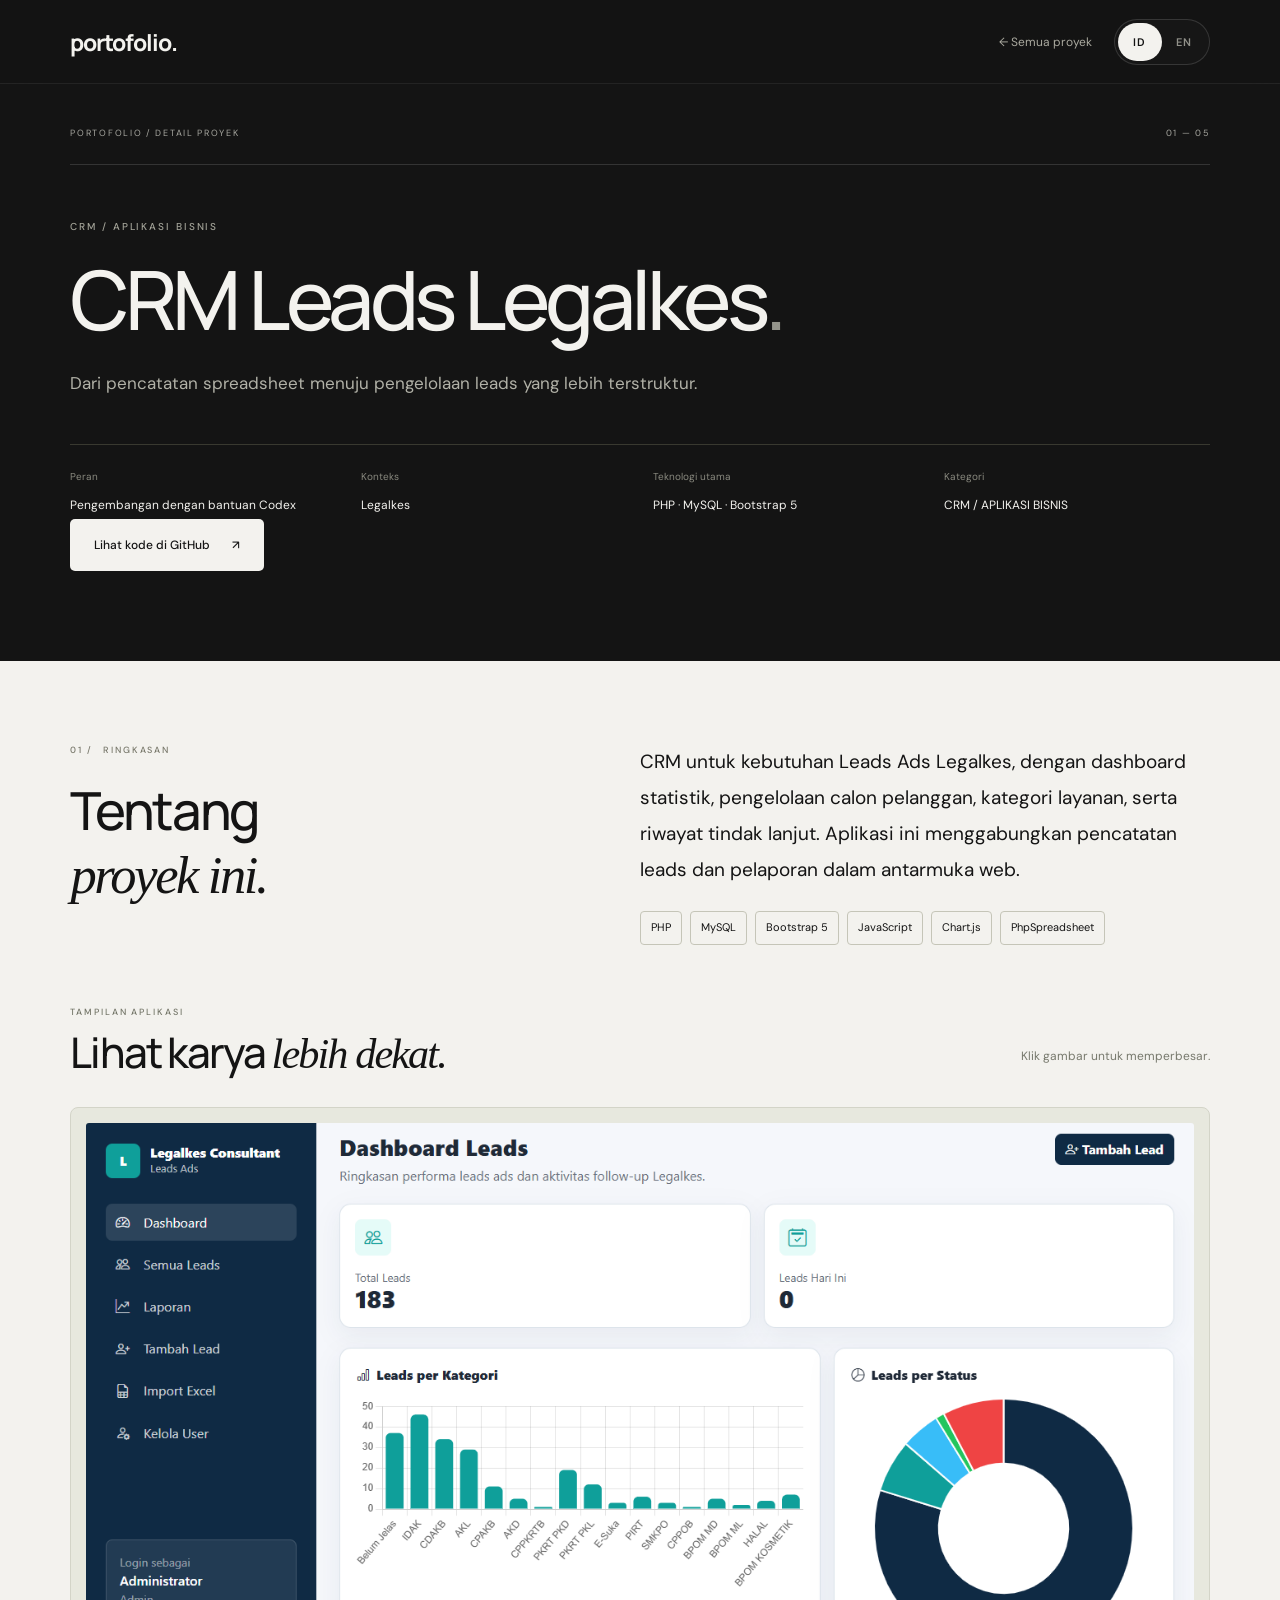
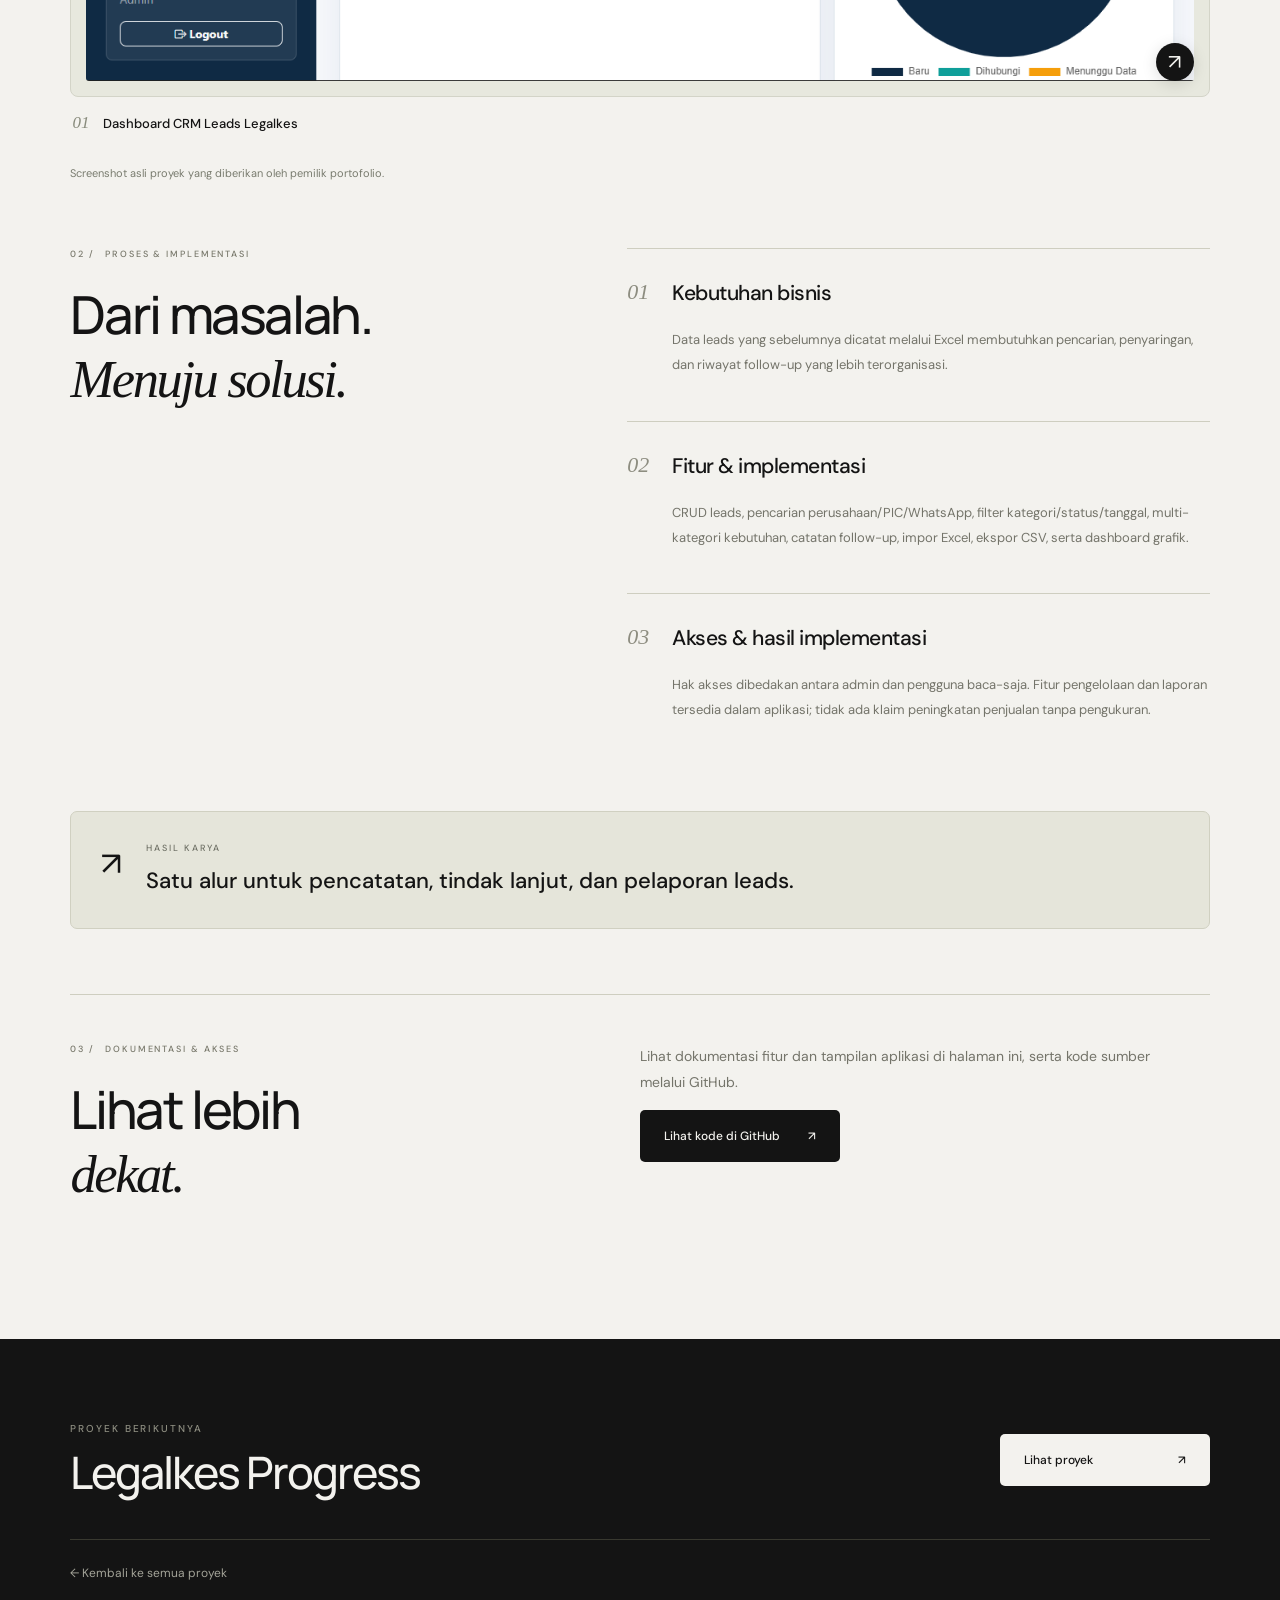
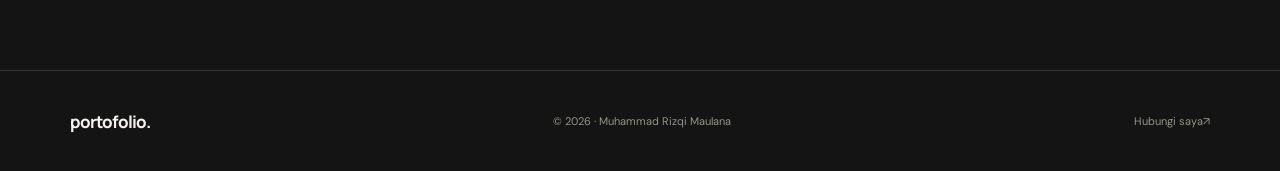
==== commit 91896614: "Update File" ====
--- a/crm-leads-legalkes.html
+++ b/crm-leads-legalkes.html
@@ -1,5 +1,5 @@
-<!doctype html><html lang="id"><head><meta charset="utf-8"><meta name="viewport" content="width=device-width,initial-scale=1"><meta name="theme-color" content="#141414"><title data-i18n="title0">CRM Leads Legalkes — Muhammad Rizqi Maulana</title><link rel="icon" href="favicon.svg" type="image/svg+xml"><link rel="stylesheet" href="style.css"><link rel="stylesheet" href="project.css"><link rel="stylesheet" href="polish.css?v=2"><link rel="stylesheet" href="portfolio-content.css?v=1"><script src="project-translations.js" defer></script><script src="project.js" defer></script><script src="motion.js?v=1" defer></script><link rel="stylesheet" href="gallery.css?v=1"><script src="gallery.js?v=1" defer></script></head><body><div class="reading-progress" aria-hidden="true"></div><a class="skip" href="#utama"><span data-i18n="work36">Lewati ke konten</span></a><header class="header"><a class="brand" href="index.html"><span data-i18n="work37">portofolio.</span></a><div class="header-tools"><a class="project-back" href="index.html#karya">← <span data-i18n="work38">Semua proyek</span></a><div class="language-switch" role="group" data-language-label aria-label="Pilih bahasa"><button data-lang="id" aria-pressed="true" lang="id">ID</button><span aria-hidden="true">/</span><button data-lang="en" aria-pressed="false" lang="en">EN</button></div></div></header>
-<main id="utama"><section class="case-hero section"><div class="section-label"><span><span data-i18n="work39">PORTOFOLIO / DETAIL PROYEK</span></span><span>01 — 05</span></div><p class="eyebrow case-category"><span data-i18n="work40">CRM / APLIKASI BISNIS</span></p><h1><span data-i18n="work41">CRM Leads Legalkes</span><span class="period">.</span></h1><p class="case-intro"><span data-i18n="work42">Dari pencatatan spreadsheet menuju pengelolaan leads yang lebih terstruktur.</span></p><dl class="case-facts"><div><dt><span data-i18n="work43">Peran</span></dt><dd><span data-i18n="work44">Pengembangan dengan bantuan Codex</span></dd></div><div><dt><span data-i18n="work45">Konteks</span></dt><dd>Legalkes</dd></div><div><dt><span data-i18n="work46">Teknologi utama</span></dt><dd>PHP · MySQL · Bootstrap 5</dd></div><div><dt><span data-i18n="work47">Kategori</span></dt><dd><span data-i18n="work48">CRM / APLIKASI BISNIS</span></dd></div></dl></section>
+<!doctype html><html lang="id"><head><meta charset="utf-8"><meta name="viewport" content="width=device-width,initial-scale=1"><meta name="theme-color" content="#141414"><title data-i18n="title0">CRM Leads Legalkes — Muhammad Rizqi Maulana</title><link rel="icon" href="favicon.svg" type="image/svg+xml"><link rel="stylesheet" href="style.css"><link rel="stylesheet" href="project.css"><link rel="stylesheet" href="polish.css?v=2"><link rel="stylesheet" href="portfolio-content.css?v=1"><script src="project-translations.js?v=4" defer></script><script src="project.js" defer></script><script src="motion.js?v=1" defer></script><link rel="stylesheet" href="gallery.css?v=1"><script src="gallery.js?v=1" defer></script></head><body><div class="reading-progress" aria-hidden="true"></div><a class="skip" href="#utama"><span data-i18n="work36">Lewati ke konten</span></a><header class="header"><a class="brand" href="index.html"><span data-i18n="work37">portofolio.</span></a><div class="header-tools"><a class="project-back" href="index.html#karya">← <span data-i18n="work38">Semua proyek</span></a><div class="language-switch" role="group" data-language-label aria-label="Pilih bahasa"><button data-lang="id" aria-pressed="true" lang="id">ID</button><span aria-hidden="true">/</span><button data-lang="en" aria-pressed="false" lang="en">EN</button></div></div></header>
+<main id="utama"><section class="case-hero section"><div class="section-label"><span><span data-i18n="work39">PORTOFOLIO / DETAIL PROYEK</span></span><span>01 — 05</span></div><p class="eyebrow case-category"><span data-i18n="work40">CRM / APLIKASI BISNIS</span></p><h1><span data-i18n="work41">CRM Leads Legalkes</span><span class="period">.</span></h1><p class="case-intro"><span data-i18n="work42">Dari pencatatan spreadsheet menuju pengelolaan leads yang lebih terstruktur.</span></p><dl class="case-facts"><div><dt><span data-i18n="work43">Peran</span></dt><dd><span data-i18n="work44">Pengembangan dengan bantuan Codex</span></dd></div><div><dt><span data-i18n="work45">Konteks</span></dt><dd>Legalkes</dd></div><div><dt><span data-i18n="work46">Teknologi utama</span></dt><dd>PHP · MySQL · Bootstrap 5</dd></div><div><dt><span data-i18n="work47">Kategori</span></dt><dd><span data-i18n="work48">CRM / APLIKASI BISNIS</span></dd></div></dl><div class="hero-actions"><a class="button light" href="https://github.com/rizqimaulana04/crm-leads-legalkes" target="_blank" rel="noopener noreferrer"><span data-i18n="repoLink">Lihat kode di GitHub</span> ↗</a></div></section>
 <section class="case-body section light-section"><div class="case-overview"><div><p class="eyebrow">01 / <span data-i18n="work49">RINGKASAN</span></p><h2><span data-i18n="work50">Tentang<br><em>proyek ini.</em></span></h2></div><div><p class="large-copy"><span data-i18n="work51">CRM untuk kebutuhan Leads Ads Legalkes, dengan dashboard statistik, pengelolaan calon pelanggan, kategori layanan, serta riwayat tindak lanjut. Aplikasi ini menggabungkan pencatatan leads dan pelaporan dalam antarmuka web.</span></p><div class="case-tech"><span>PHP</span><span>MySQL</span><span>Bootstrap 5</span><span>JavaScript</span><span>Chart.js</span><span>PhpSpreadsheet</span></div></div></div><section class="project-gallery" aria-labelledby="gallery-title"><div class="gallery-heading"><div><p class="eyebrow"><span data-i18n="gallery0">TAMPILAN APLIKASI</span></p><h2 id="gallery-title"><span data-i18n="gallery1">Lihat karya <em>lebih dekat.</em></span></h2></div><p><span data-i18n="gallery2">Klik gambar untuk memperbesar.</span></p></div><div class="gallery-grid"><figure class="gallery-figure"><button class="gallery-trigger" type="button" aria-haspopup="dialog" aria-label="Perbesar: Dashboard CRM Leads Legalkes" data-gallery-index="0" data-title-id="Dashboard CRM Leads Legalkes" data-title-en="CRM Leads Legalkes dashboard"><img src="assets/projects/crm-dashboard.png" width="1347" height="678" alt="Dashboard CRM Leads Legalkes" data-alt-id="Dashboard CRM Leads Legalkes" data-alt-en="CRM Leads Legalkes dashboard" loading="lazy" decoding="async"><span class="image-expand" aria-hidden="true">↗</span></button><figcaption><span class="gallery-number">01</span><div><strong><span data-i18n="gallery3">Dashboard CRM Leads Legalkes</span></strong></div></figcaption></figure></div><p class="gallery-source"><span data-i18n="gallery4">Screenshot asli proyek yang diberikan oleh pemilik portofolio.</span></p></section><div class="case-narrative"><aside><p class="eyebrow">02 / <span data-i18n="work57">PROSES & IMPLEMENTASI</span></p><h2><span data-i18n="work58">Dari masalah.<br><em>Menuju solusi.</em></span></h2></aside><div><article class="case-step"><span class="case-step-number">01</span><div><h3><span data-i18n="work59">Kebutuhan bisnis</span></h3><p><span data-i18n="work60">Data leads yang sebelumnya dicatat melalui Excel membutuhkan pencarian, penyaringan, dan riwayat follow-up yang lebih terorganisasi.</span></p></div></article><article class="case-step"><span class="case-step-number">02</span><div><h3><span data-i18n="work61">Fitur & implementasi</span></h3><p><span data-i18n="work62">CRUD leads, pencarian perusahaan/PIC/WhatsApp, filter kategori/status/tanggal, multi-kategori kebutuhan, catatan follow-up, impor Excel, ekspor CSV, serta dashboard grafik.</span></p></div></article><article class="case-step"><span class="case-step-number">03</span><div><h3><span data-i18n="work63">Akses & hasil implementasi</span></h3><p><span data-i18n="work64">Hak akses dibedakan antara admin dan pengguna baca-saja. Fitur pengelolaan dan laporan tersedia dalam aplikasi; tidak ada klaim peningkatan penjualan tanpa pengukuran.</span></p></div></article></div></div><div class="case-outcome"><span aria-hidden="true">↗</span><div><p class="eyebrow"><span data-i18n="work65">HASIL KARYA</span></p><h3><span data-i18n="work66">Satu alur untuk pencatatan, tindak lanjut, dan pelaporan leads.</span></h3></div></div>
-<div class="case-evidence"><div><p class="eyebrow">03 / <span data-i18n="work67">DOKUMENTASI & AKSES</span></p><h2><span data-i18n="work68">Lihat lebih<br><em>dekat.</em></span></h2></div><div><p><span data-i18n="work69">Ringkasan fitur disusun berdasarkan dokumentasi dan kode proyek. Tautan demo publik serta repositori GitHub belum ditambahkan.</span></p><dl class="evidence-links"><div><dt>GitHub</dt><dd><span data-i18n="work70">Belum tersedia</span></dd></div><div><dt><span data-i18n="work71">Demo publik</span></dt><dd><span data-i18n="work72">Belum ditautkan</span></dd></div></dl></div></div></section>
+<div class="case-evidence"><div><p class="eyebrow">03 / <span data-i18n="work67">DOKUMENTASI & AKSES</span></p><h2><span data-i18n="work68">Lihat lebih<br><em>dekat.</em></span></h2></div><div><p><span data-i18n="work69">Lihat dokumentasi fitur dan tampilan aplikasi di halaman ini, serta kode sumber melalui GitHub.</span></p><a class="button dark" href="https://github.com/rizqimaulana04/crm-leads-legalkes" target="_blank" rel="noopener noreferrer"><span data-i18n="repoLink">Lihat kode di GitHub</span> ↗</a></div></div></section>
 <section class="case-next section"><div><p class="eyebrow"><span data-i18n="work73">PROYEK BERIKUTNYA</span></p><h2><span data-i18n="work74">Legalkes Progress</span></h2></div><a class="button light" href="legalkes-progress.html"><span data-i18n="work75">Lihat proyek</span> ↗</a><a class="case-all" href="index.html#karya">← <span data-i18n="work76">Kembali ke semua proyek</span></a></section></main><footer><a class="brand" href="index.html"><span data-i18n="work77">portofolio.</span></a><span>© <span id="year">2026</span> · Muhammad Rizqi Maulana</span><a href="index.html#kontak"><span data-i18n="work78">Hubungi saya</span> ↗</a></footer><div id="language-announcement" class="sr-only" role="status" aria-live="polite"></div><a class="back-top" href="#" aria-label="Kembali ke atas" tabindex="-1">↑</a><dialog id="image-viewer" class="image-viewer" aria-labelledby="viewer-title"><div class="viewer-toolbar"><h2 id="viewer-title"></h2><button type="button" class="viewer-close" aria-label="Tutup gambar">×</button></div><div class="viewer-stage"><img id="viewer-image" alt=""></div><div class="viewer-controls"><button type="button" class="viewer-prev" aria-label="Gambar sebelumnya">←</button><span id="viewer-counter" aria-live="polite"></span><button type="button" class="viewer-zoom" aria-label="Aktifkan atau matikan zoom 2×" aria-pressed="false">1×</button><button type="button" class="viewer-next" aria-label="Gambar berikutnya">→</button></div></dialog></body></html>
--- a/portfolio-content.css
+++ b/portfolio-content.css
@@ -14,3 +14,7 @@
 .contact-channels a{display:inline-block;min-height:44px;padding:12px 0;overflow-wrap:anywhere;text-underline-offset:5px}.contact-channels a:hover{text-decoration:underline;color:var(--paper)}.contact-channels a:focus-visible{outline:2px solid currentColor;outline-offset:5px}
 
 .contact-actions{display:flex;justify-content:center;align-items:center;flex-wrap:wrap;gap:12px}.contact-actions .button{max-width:100%}
+
+.sw-cover{background:radial-gradient(ellipse at 90% 20%,#20486c 0,transparent 55%),#111d2c;color:#f3f5f7}.sw-cover .map-flow>span{border-color:#ffffff40}.sw-cover .map-bottom{color:#b3c3d2}.sw-cover .map-center>strong{font-size:clamp(32px,4vw,58px);line-height:1.1}.sw-cover:before{border-color:#ffffff20;width:220px;height:220px;border-radius:50%}
+
+.dd-gallery .gallery-grid{grid-template-columns:repeat(2,minmax(0,1fr))}.dd-gallery .dd-desktop{grid-column:1/-1}.dd-gallery .dd-phone .gallery-trigger{background:#edf0f8;padding:24px}.dd-gallery .dd-phone img{max-height:640px;object-fit:contain}@media(max-width:560px){.dd-gallery .gallery-grid{grid-template-columns:1fr}.dd-gallery .dd-phone .gallery-trigger{padding:20px}.dd-gallery .dd-phone img{max-height:540px}}
